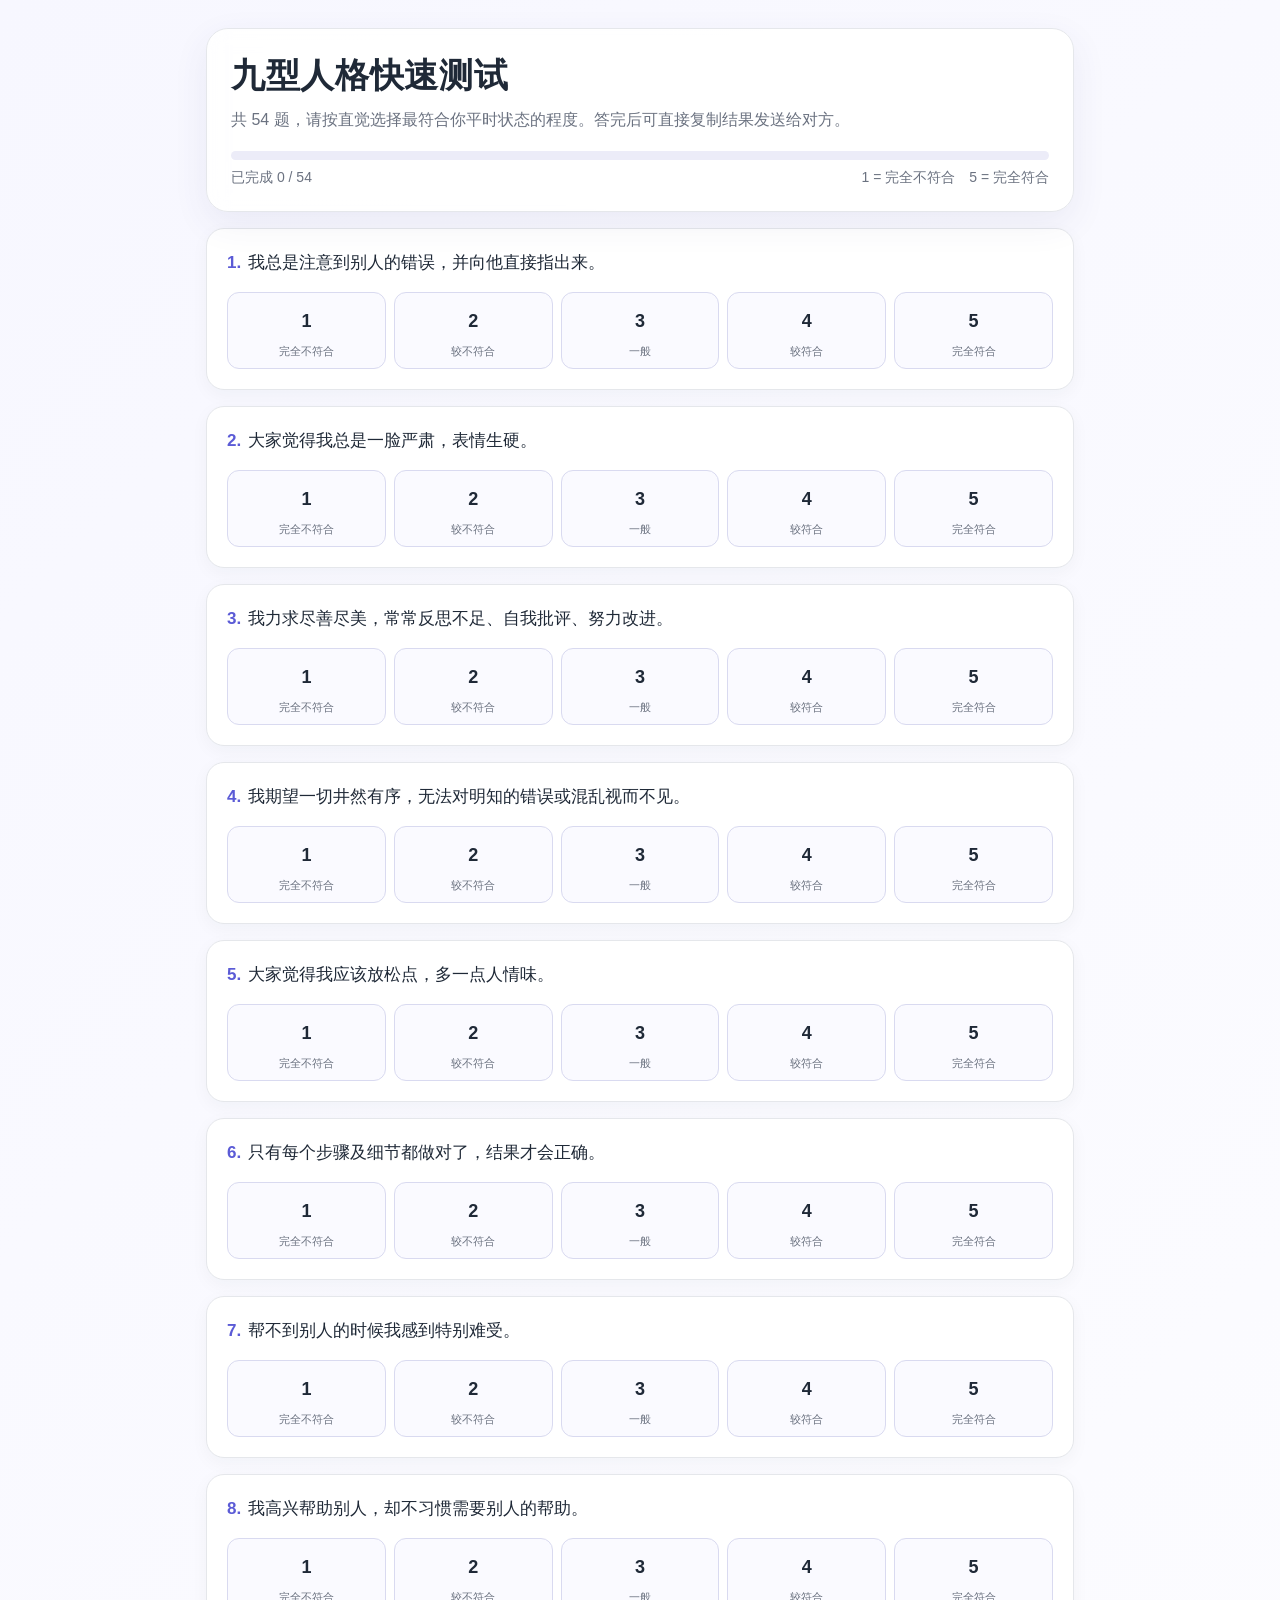
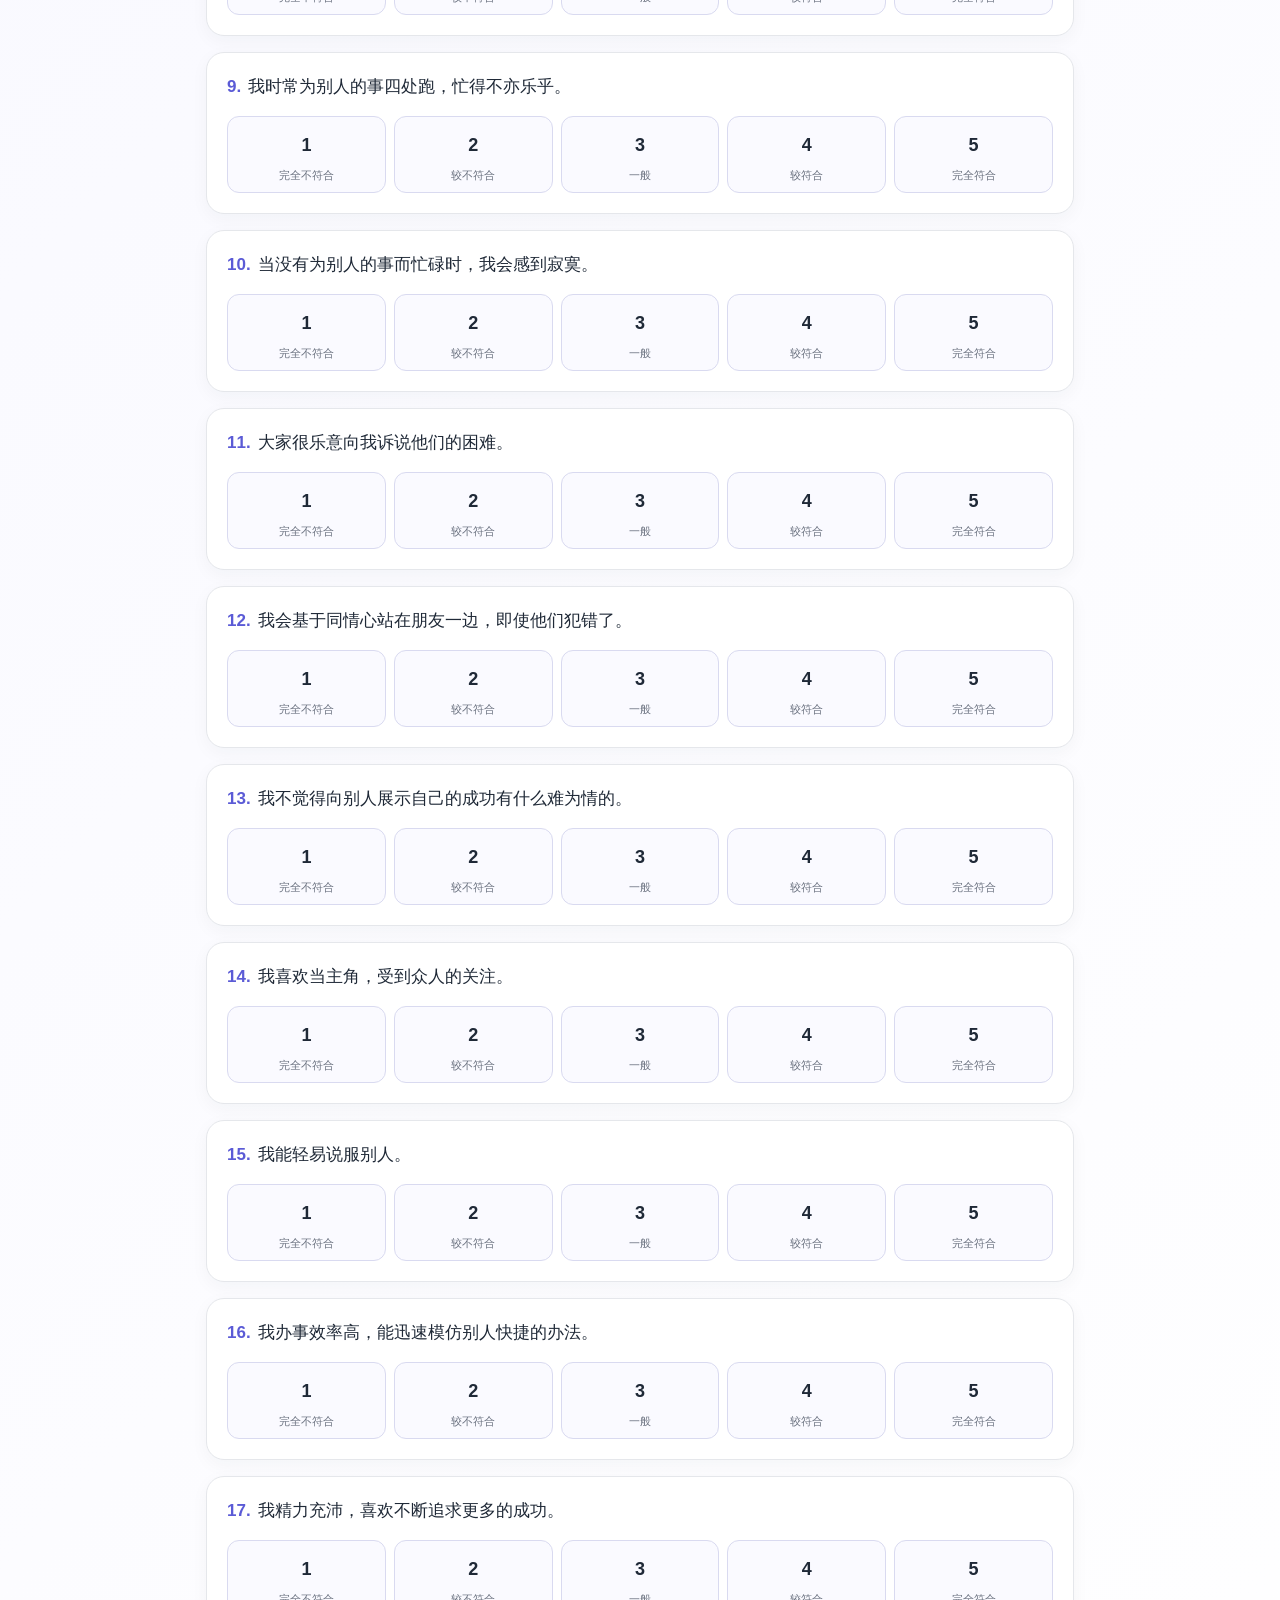
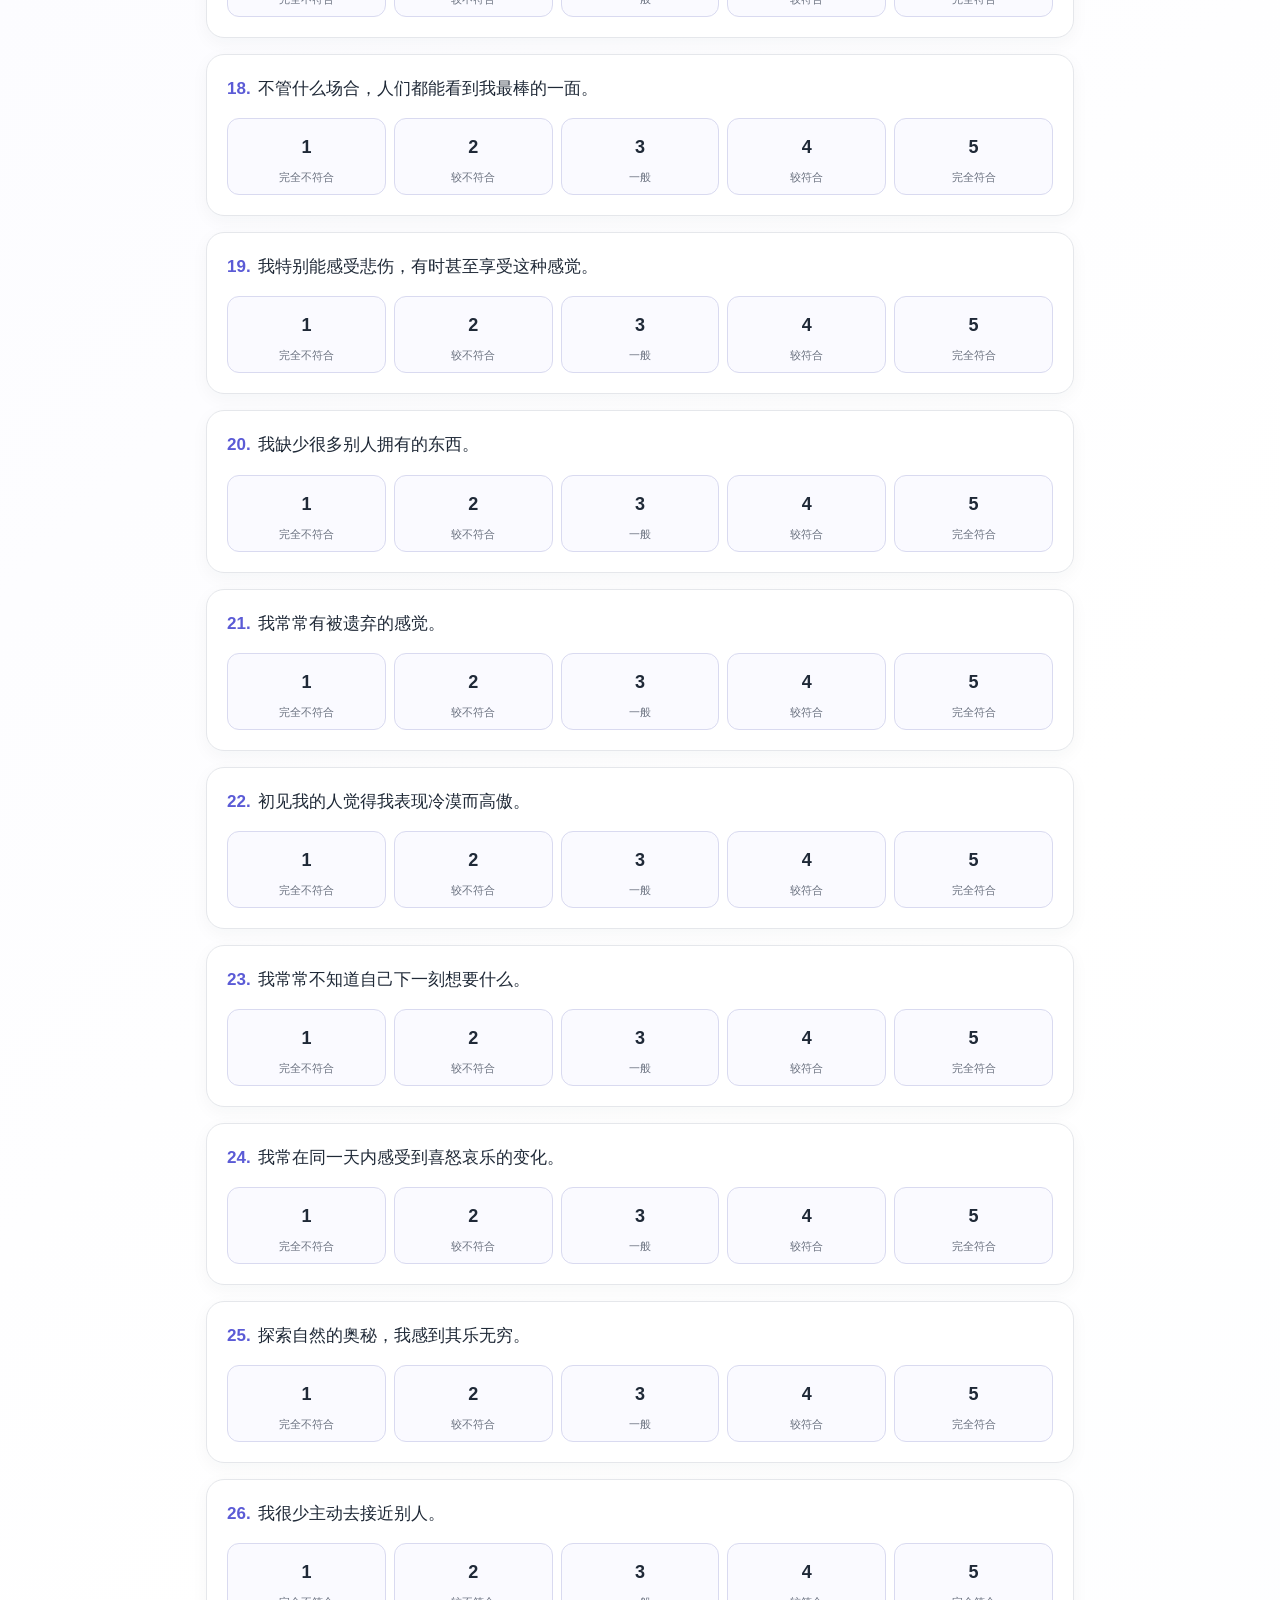
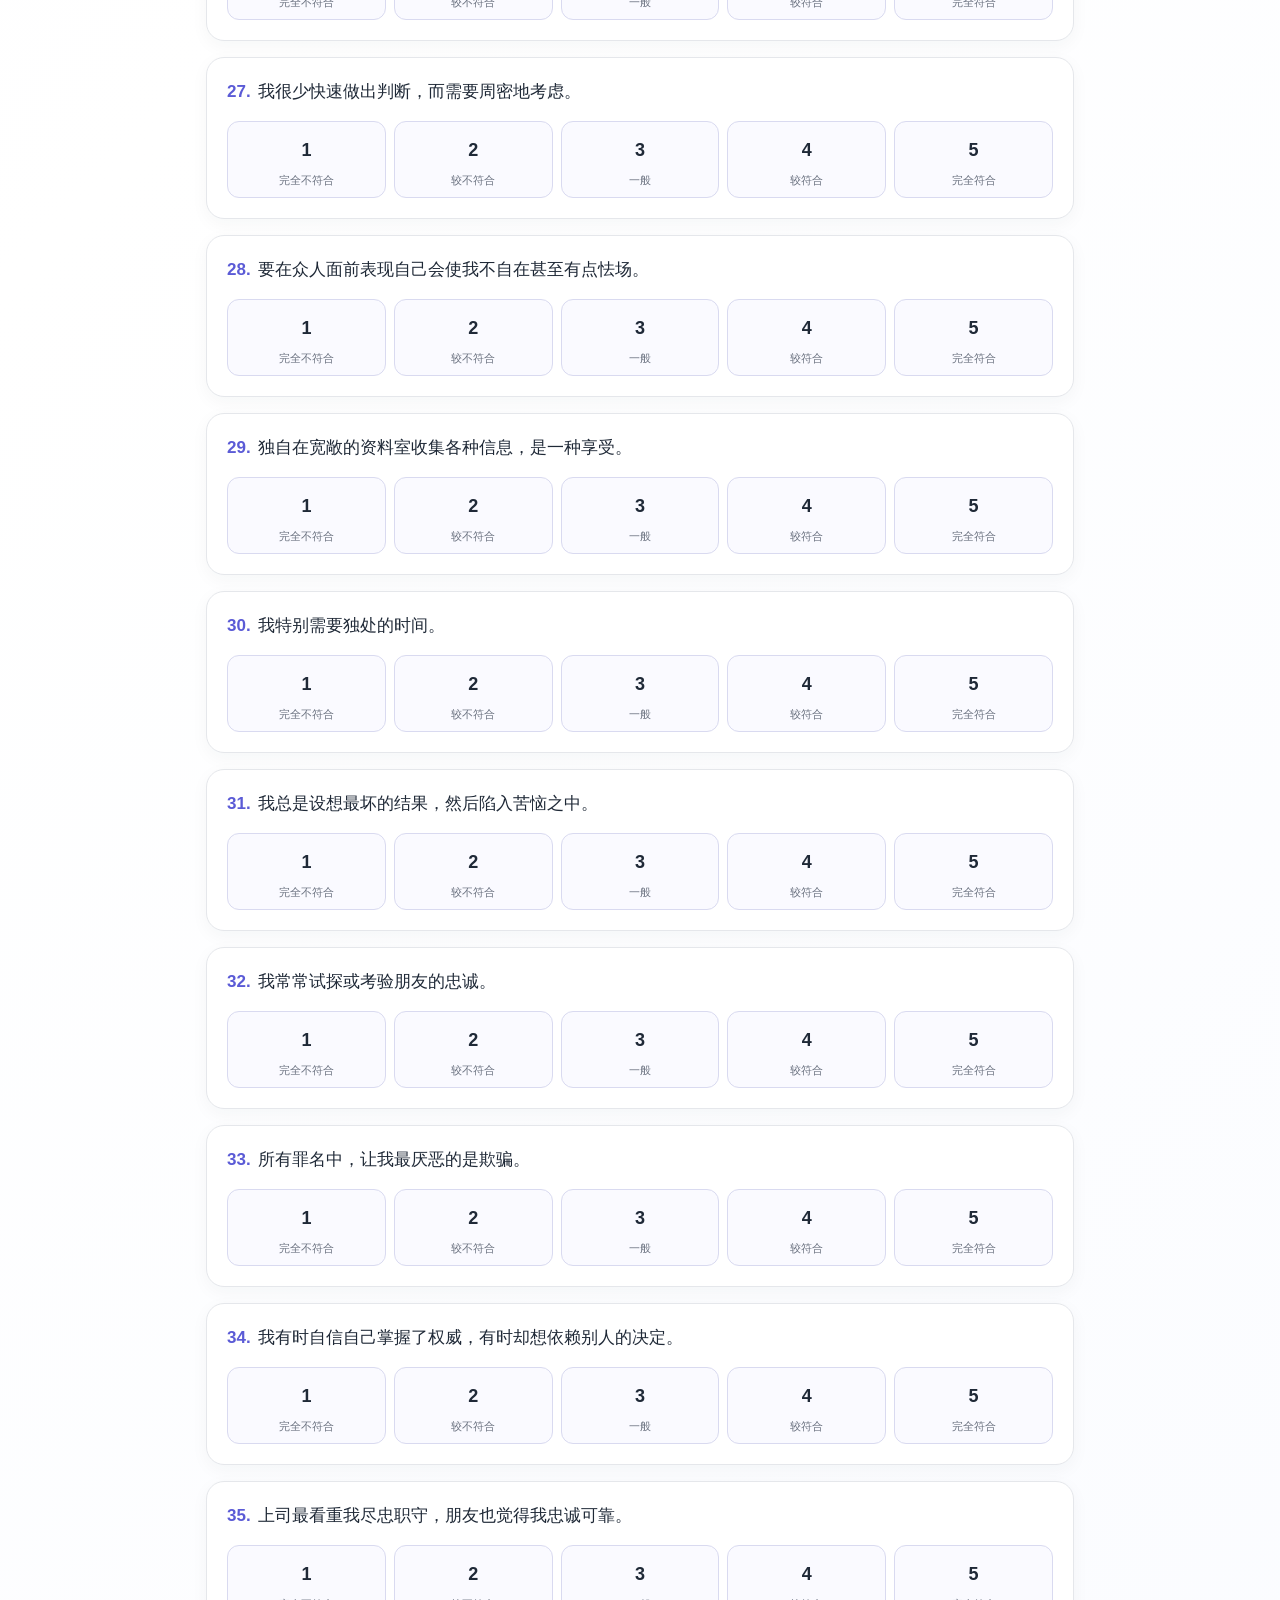
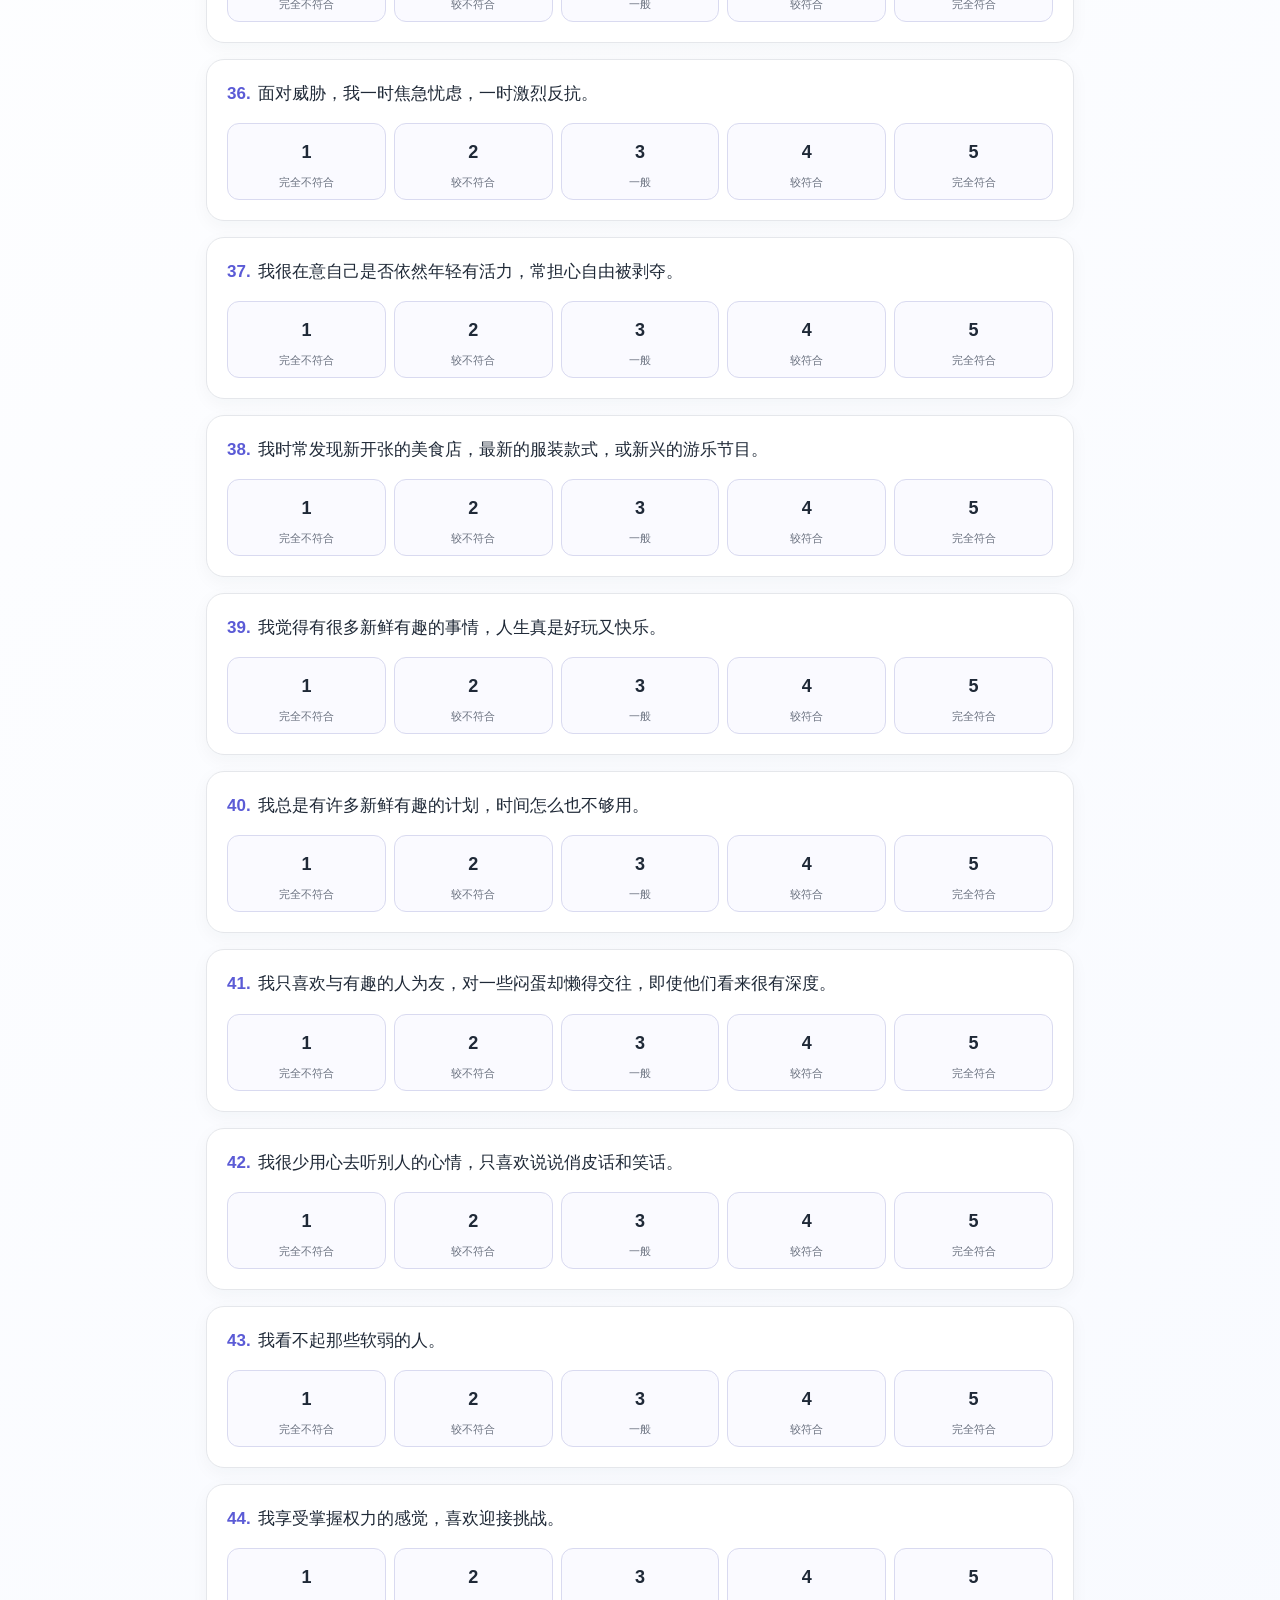
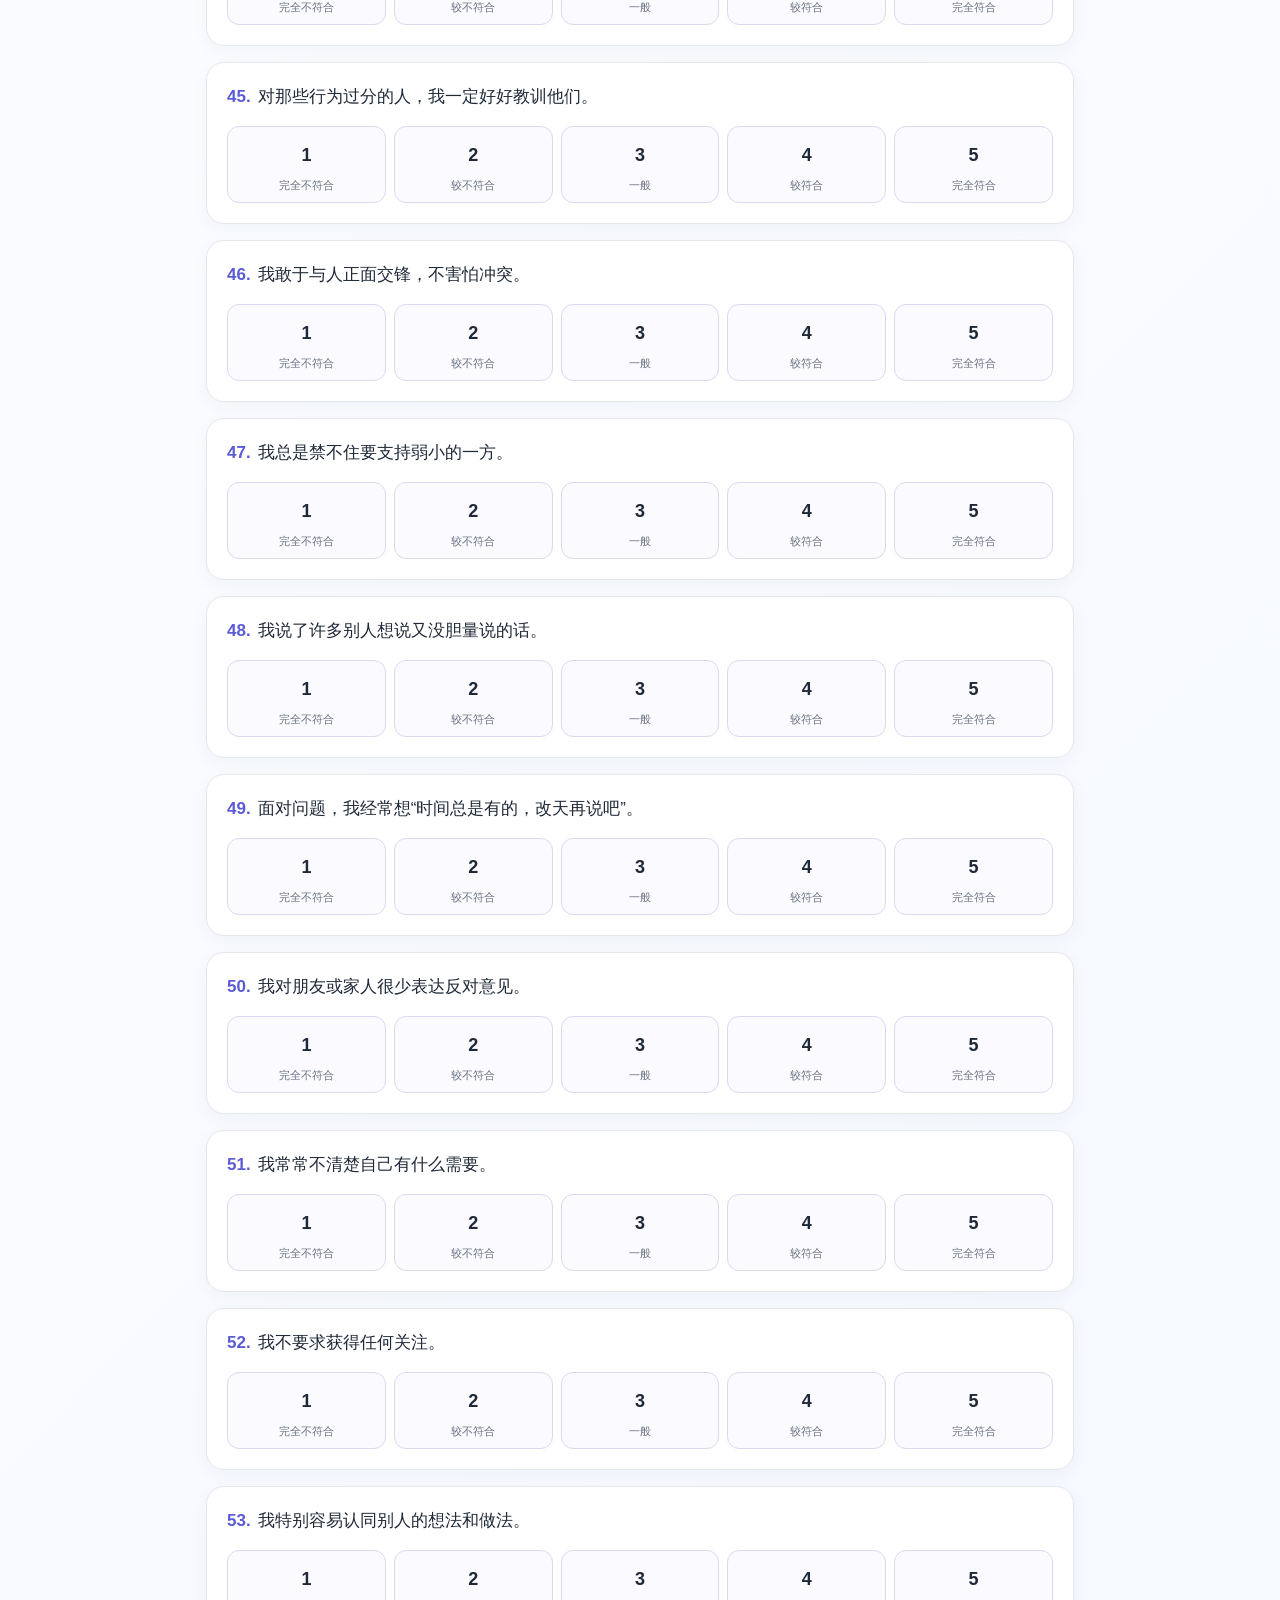
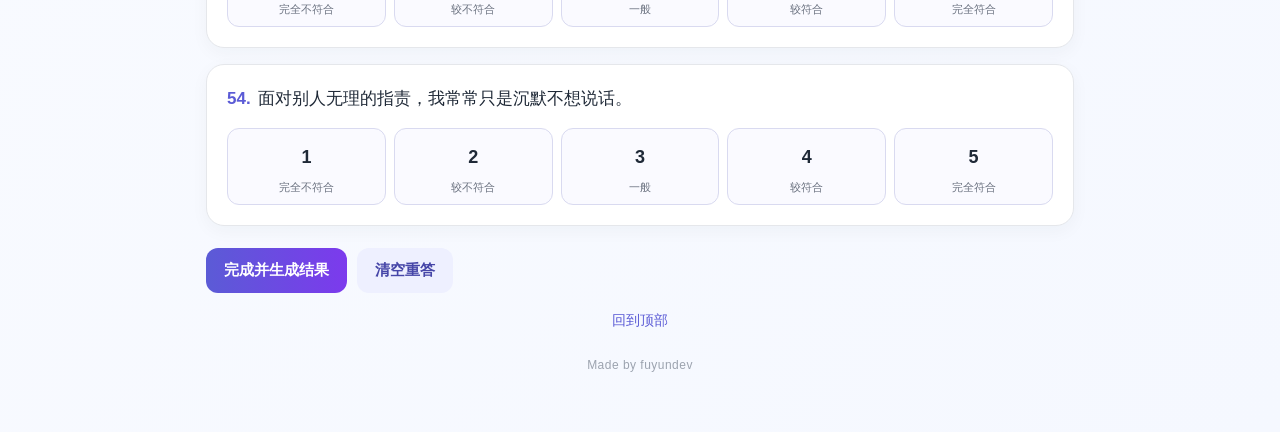
==== index.html @ 46aaa980 "Add enneagram test page" ====
<!doctype html>
<html lang="zh-CN">
<meta charset="utf-8">
<meta http-equiv="refresh" content="0; url=./九型人格快速测试.html">
<script>location.replace('./九型人格快速测试.html');</script>
<title>九型人格快速测试</title>
</html>
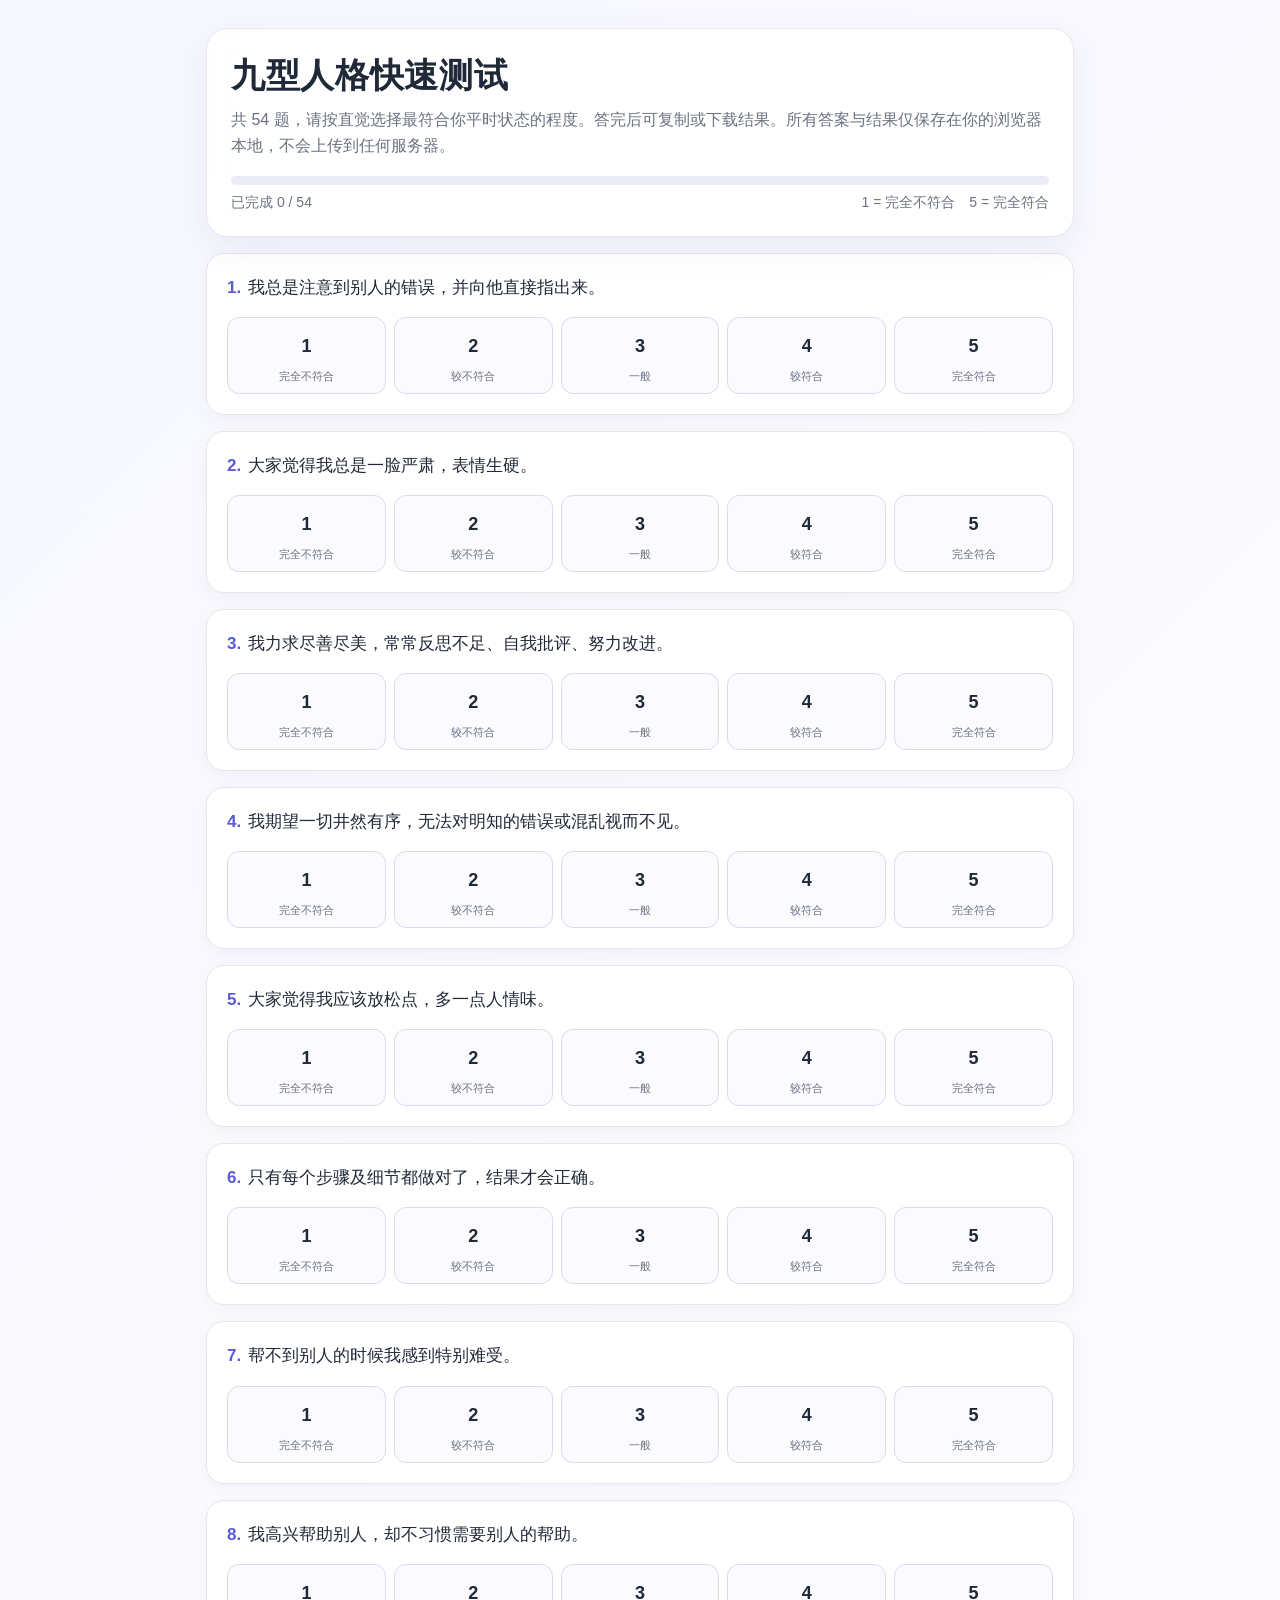
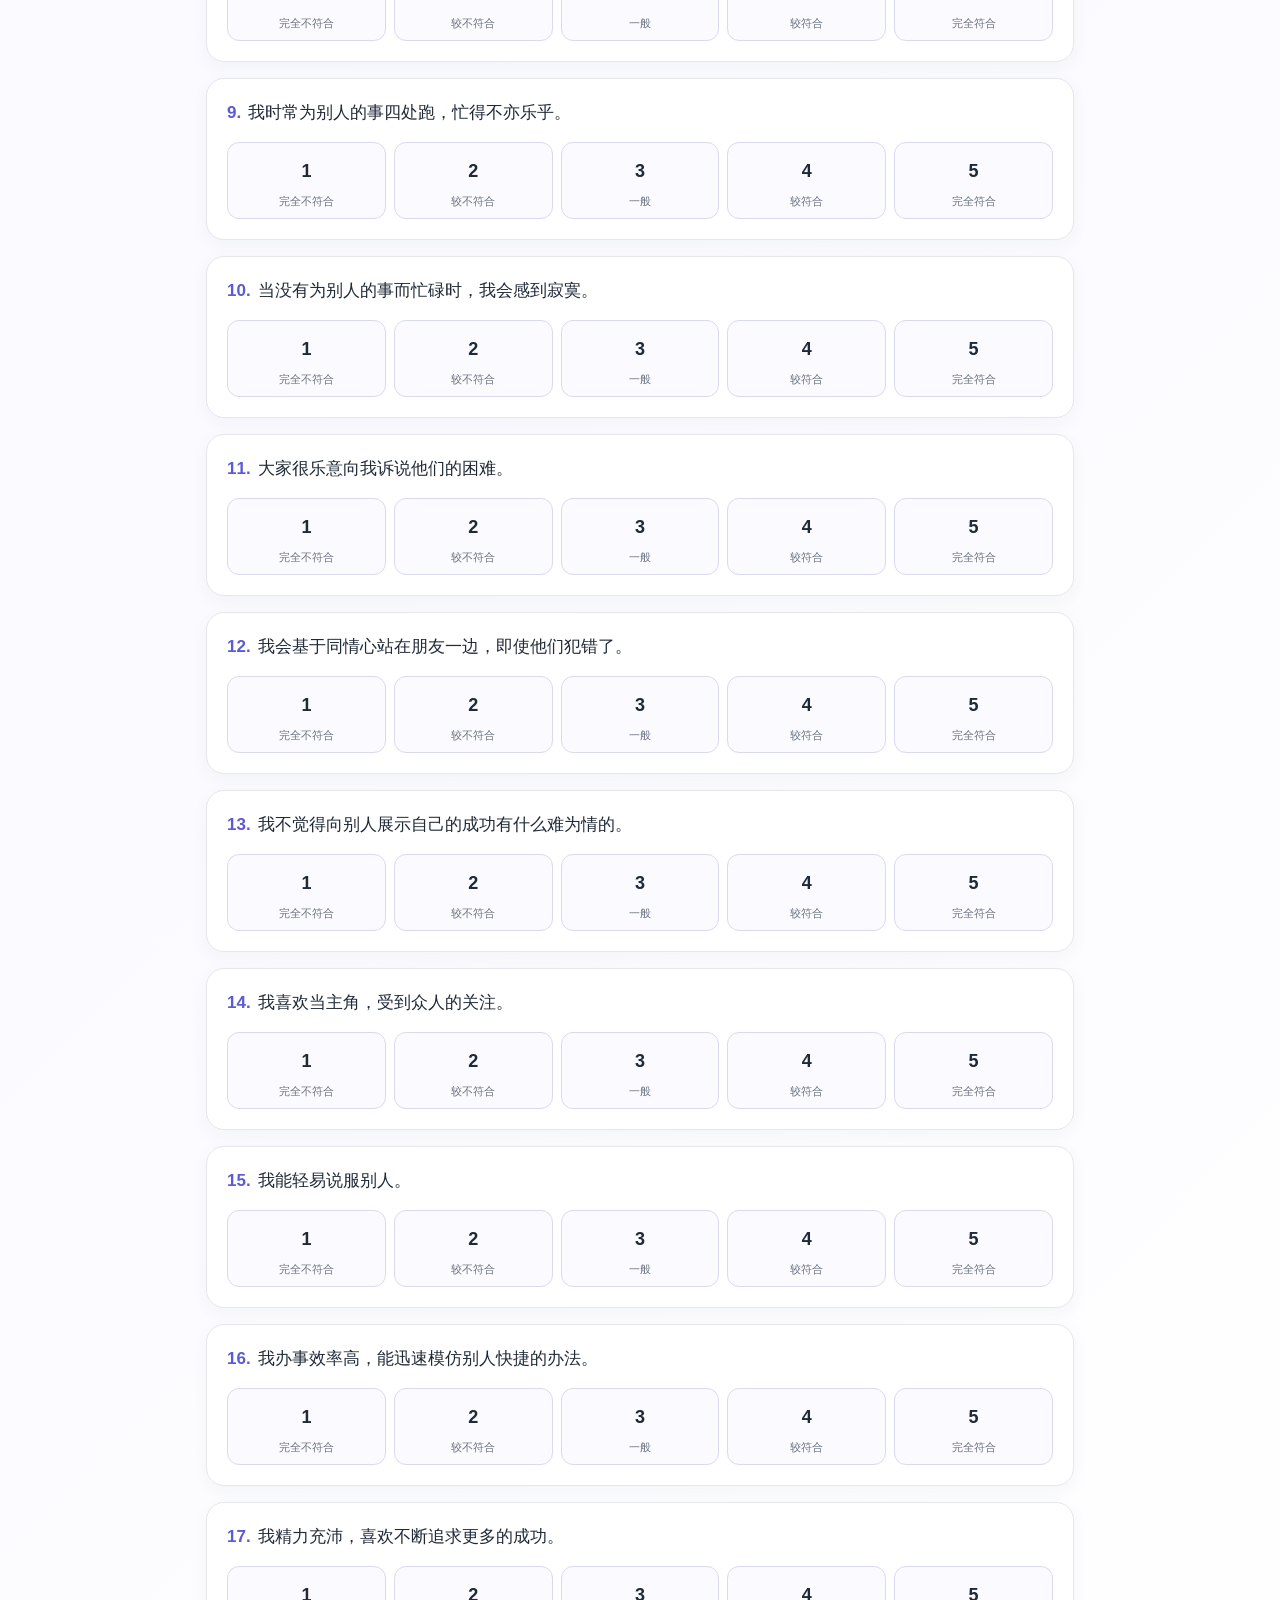
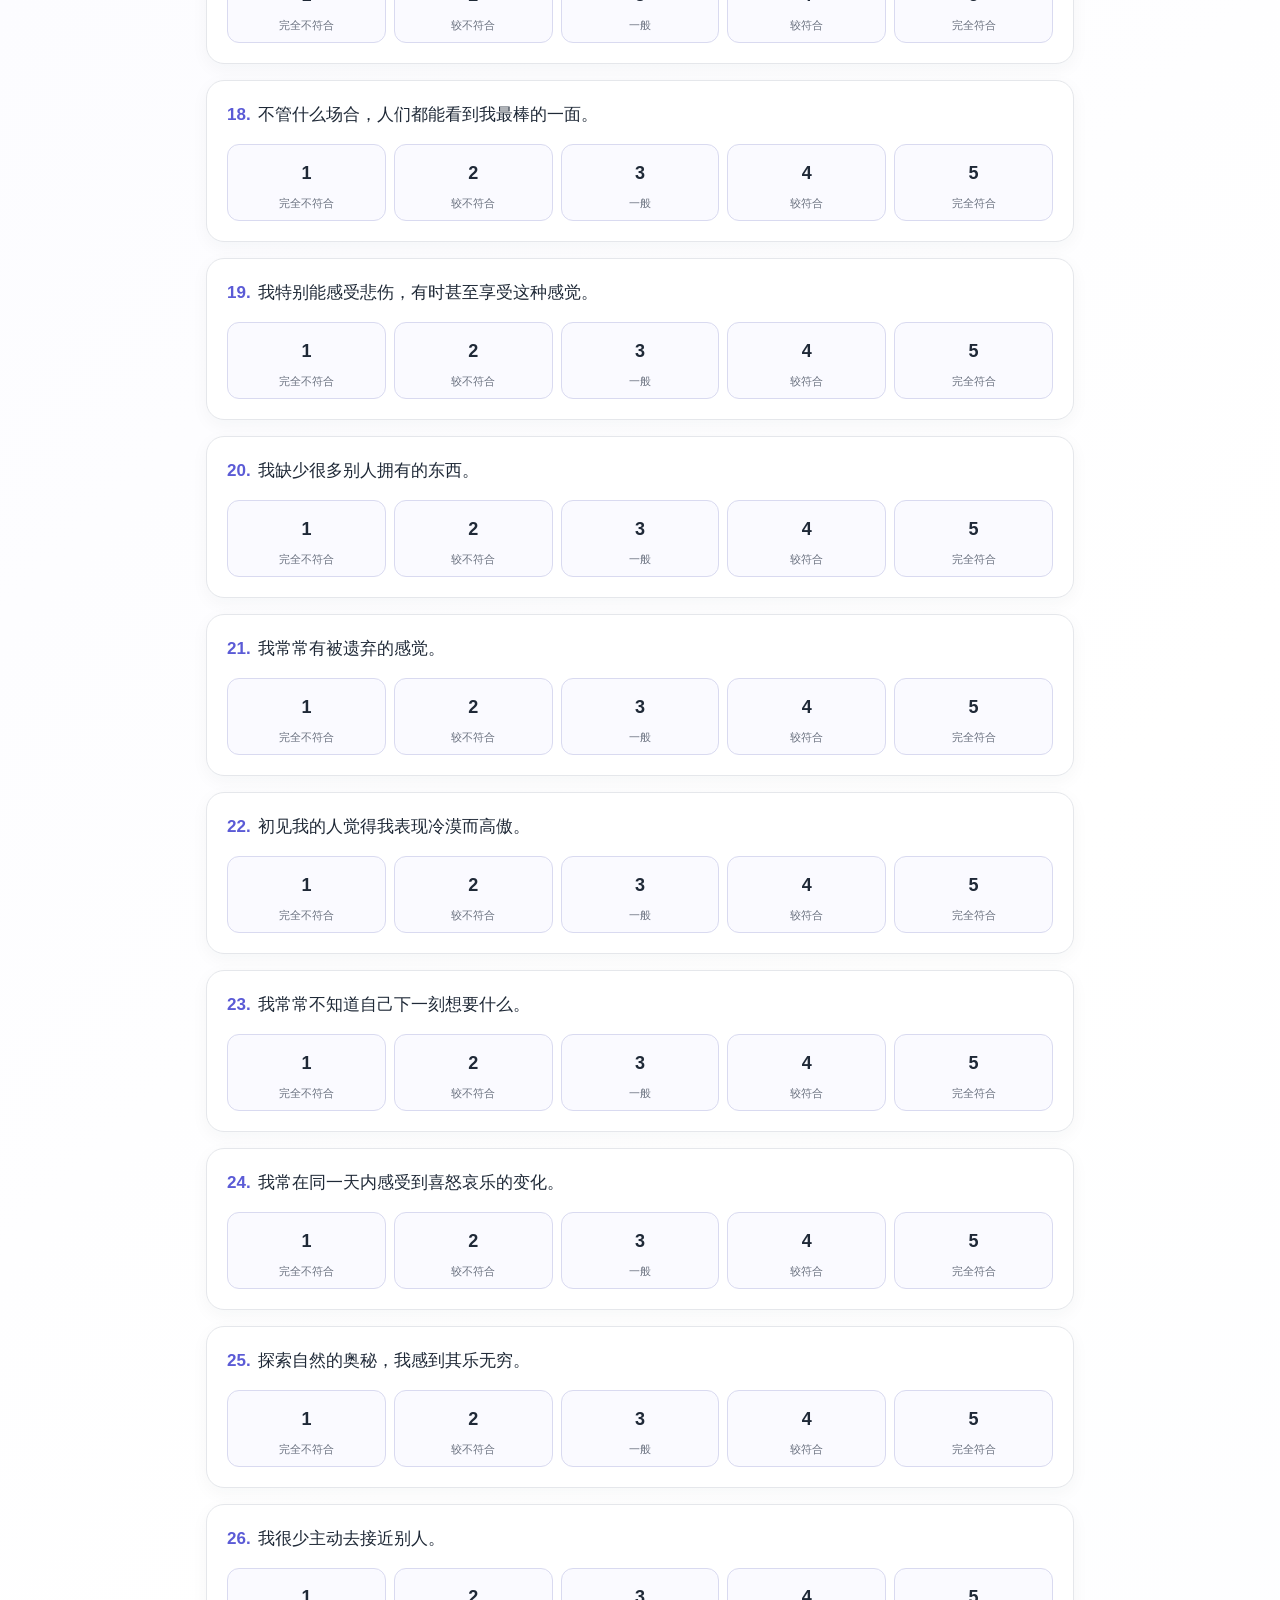
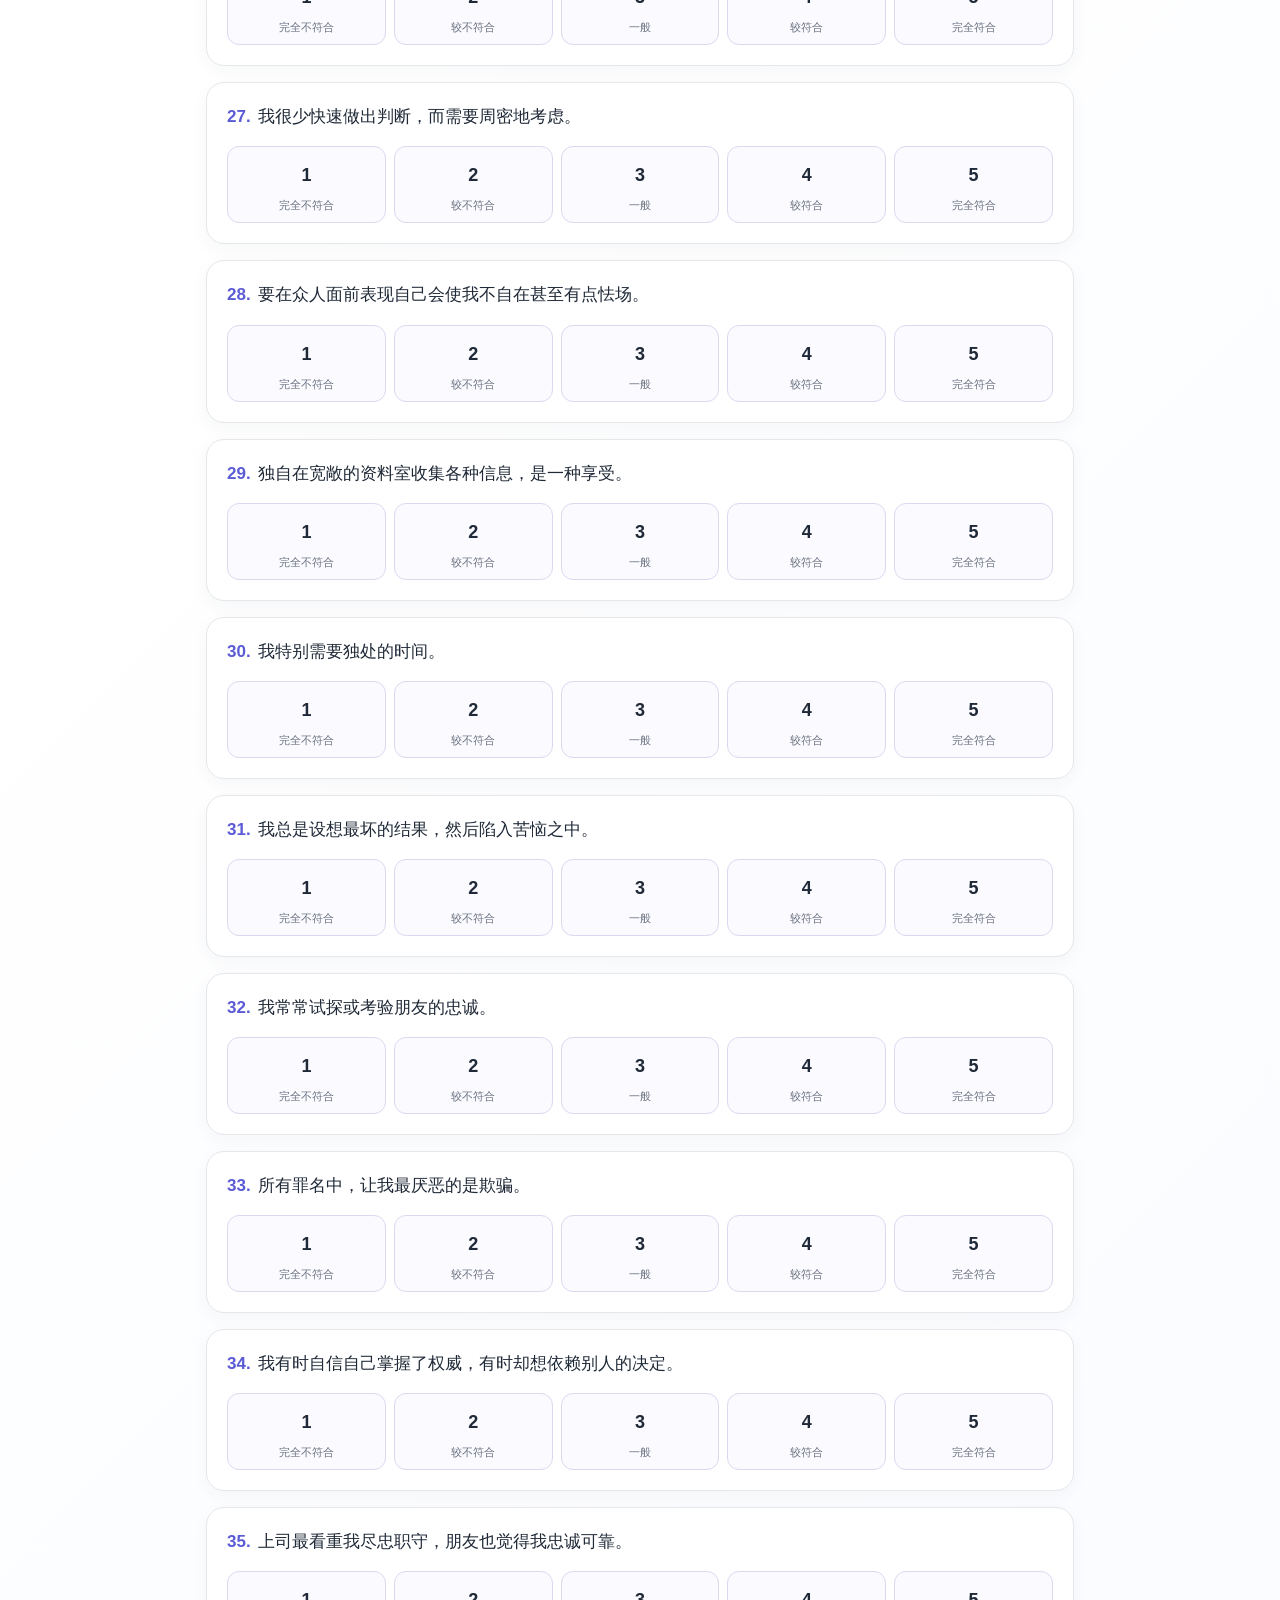
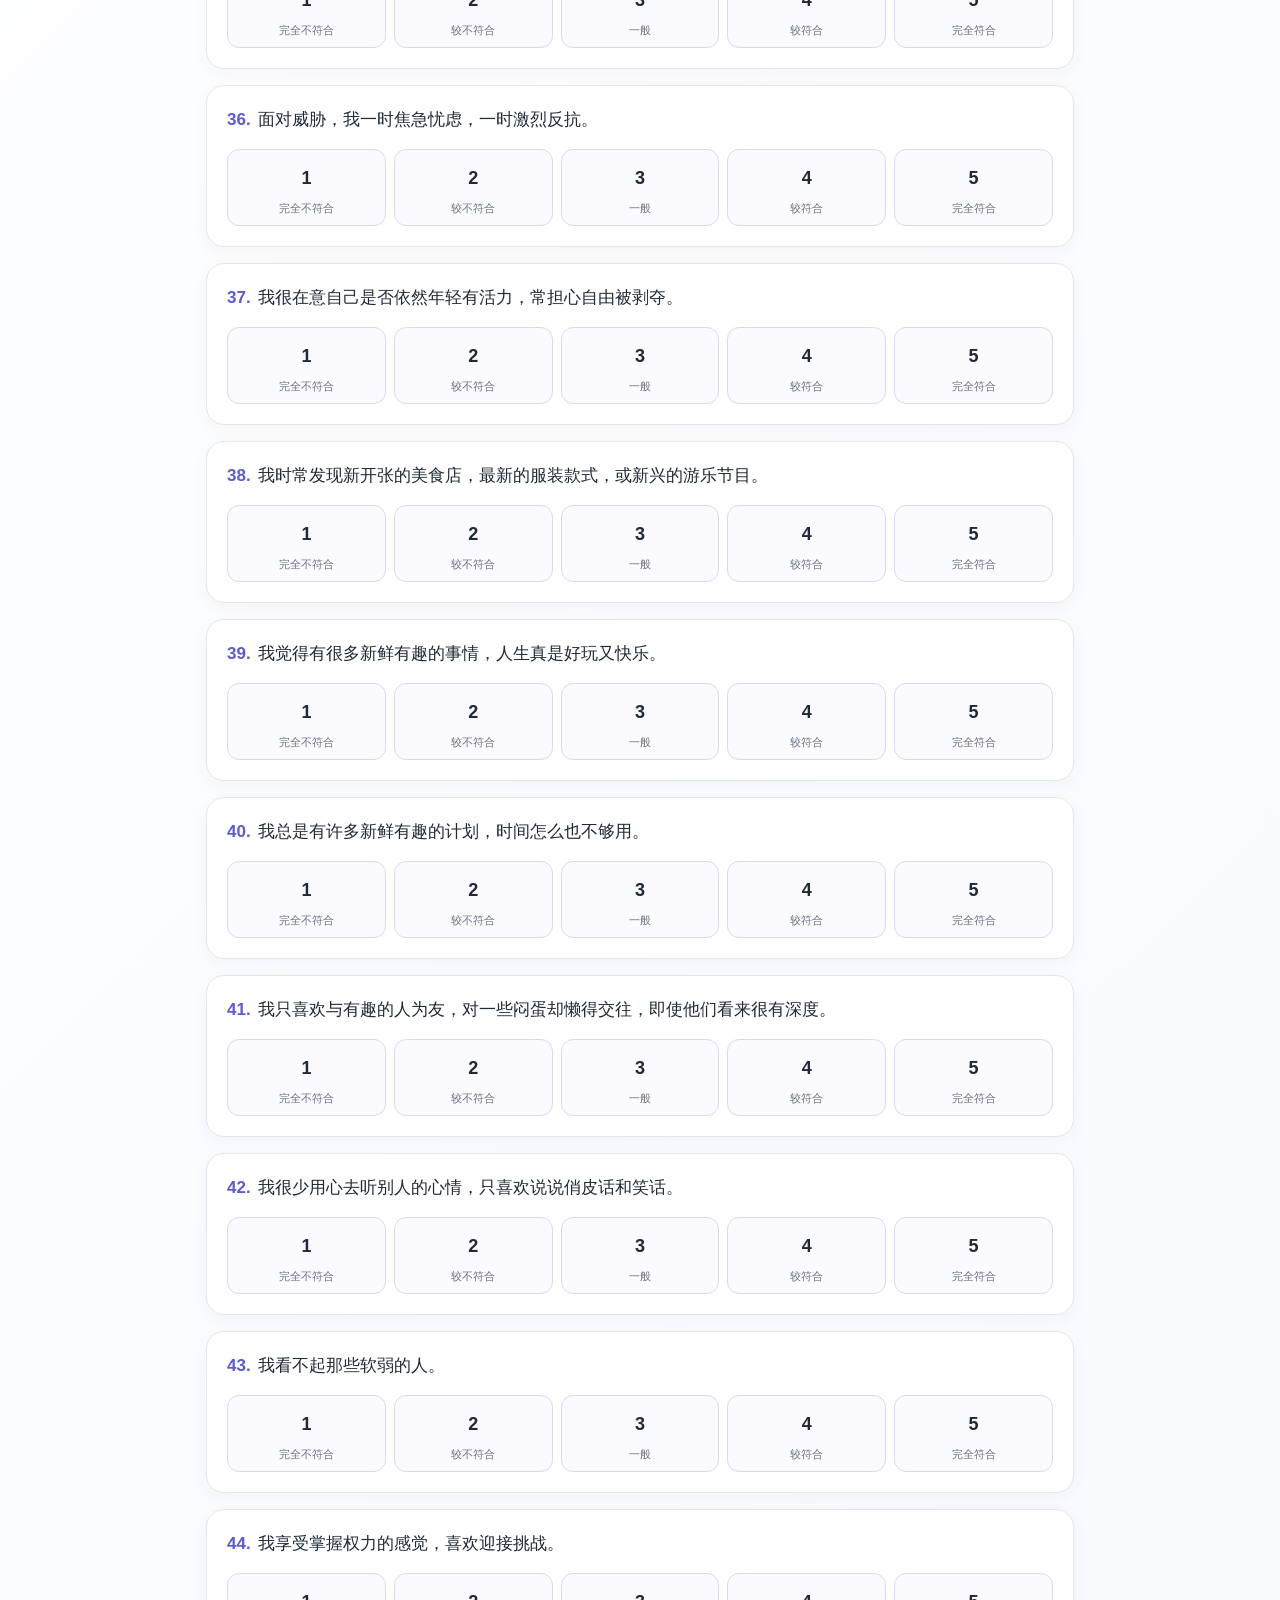
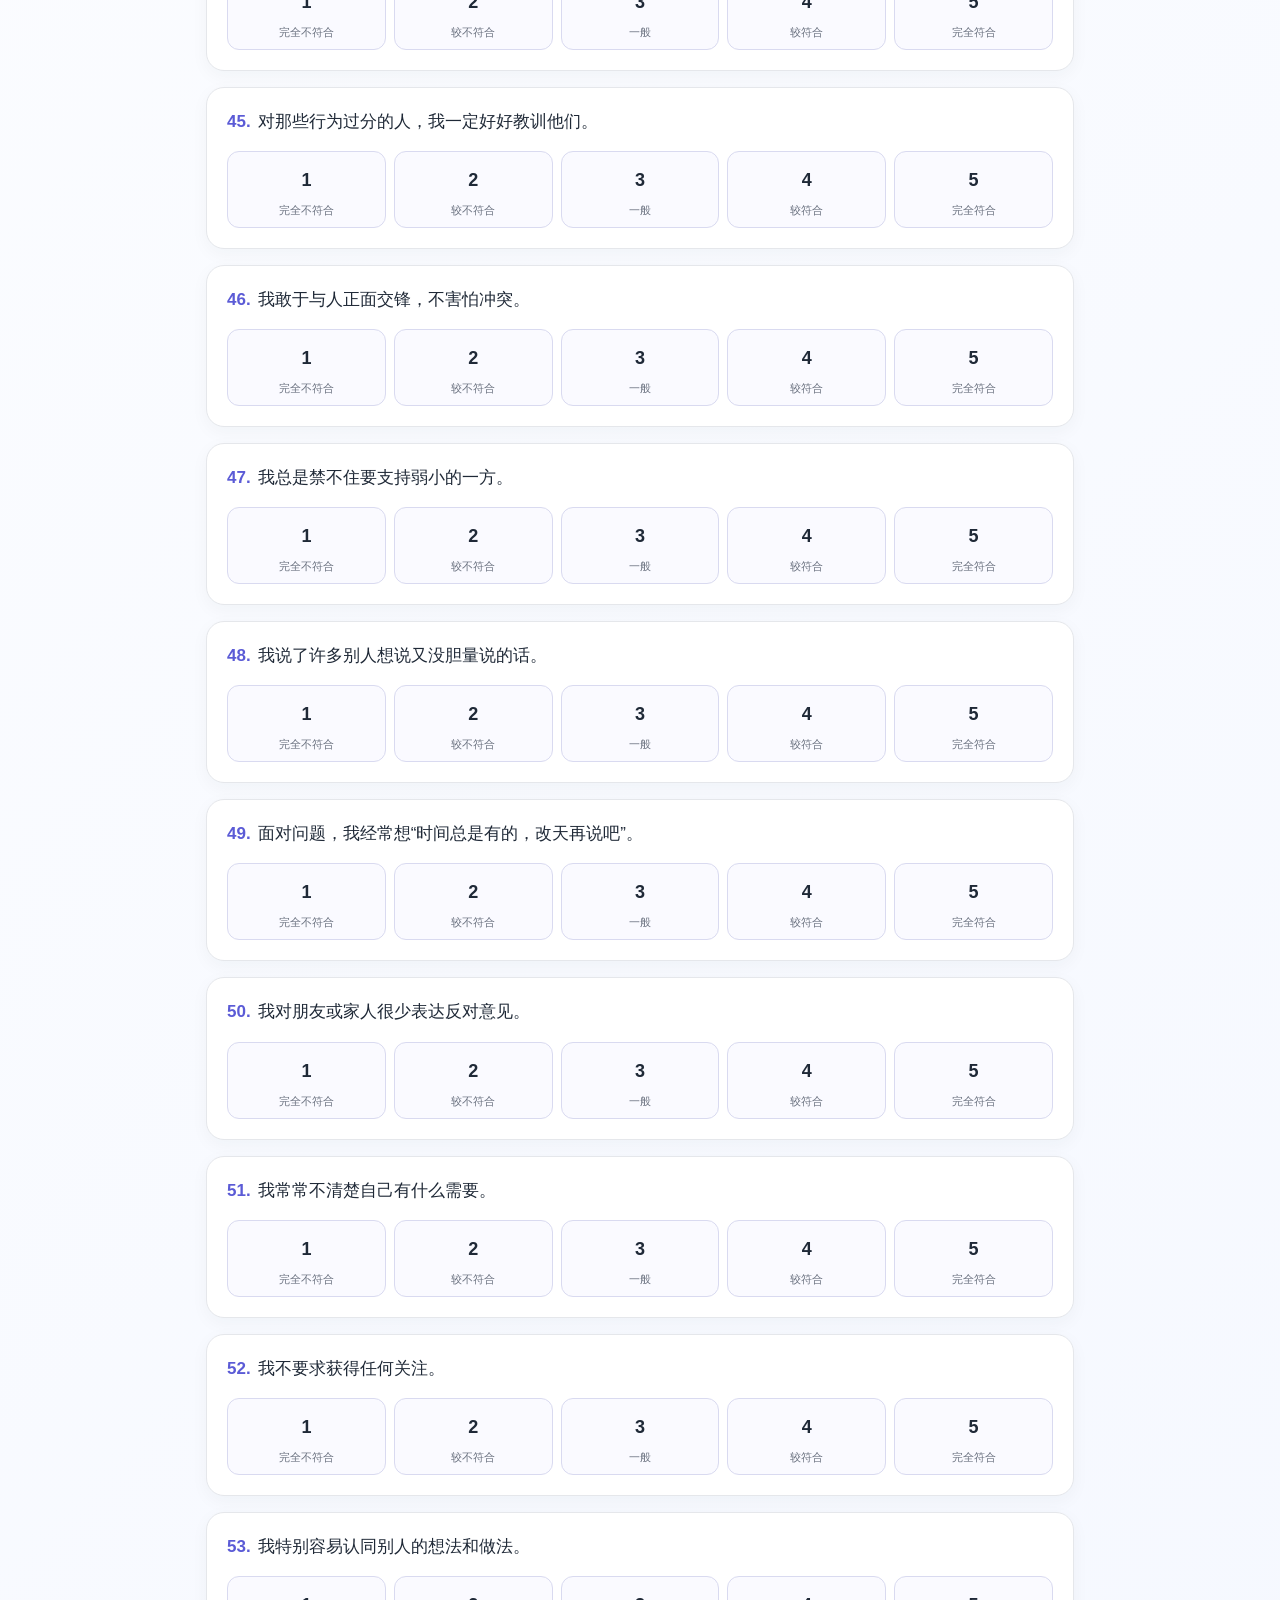
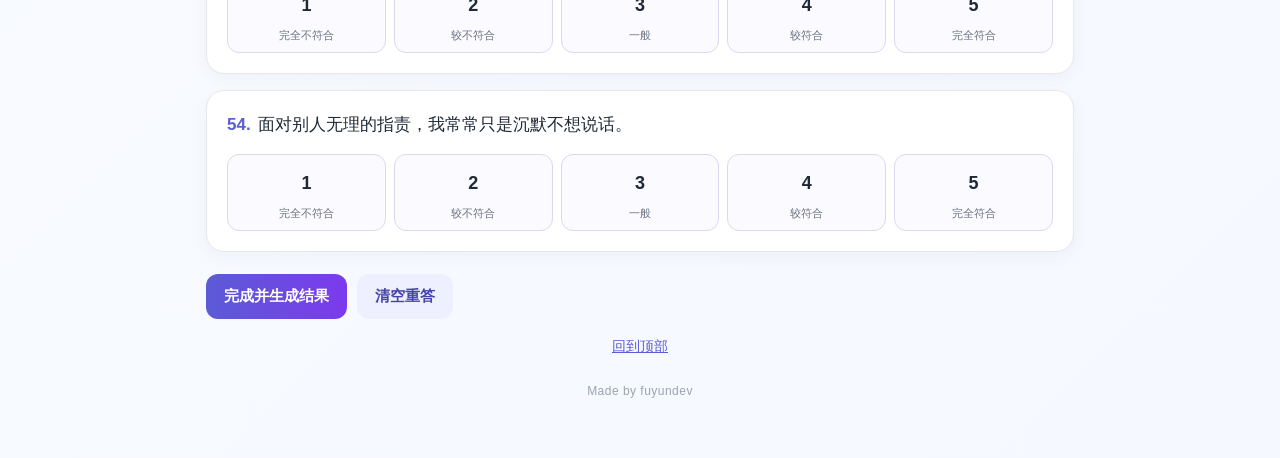
==== commit 32f678b5: "Serve the test page as index.html; drop redirect stub Co-Authored-By: Claude Fable 5 <noreply@anthro" ====
--- a/index.html
+++ b/index.html
@@ -1,7 +1,406 @@
 <!doctype html>
 <html lang="zh-CN">
-<meta charset="utf-8">
-<meta http-equiv="refresh" content="0; url=./九型人格快速测试.html">
-<script>location.replace('./九型人格快速测试.html');</script>
-<title>九型人格快速测试</title>
+<head>
+  <meta charset="utf-8" />
+  <meta name="viewport" content="width=device-width, initial-scale=1" />
+  <meta name="description" content="54 题九型人格快速测试，答完即出九型得分、主型与翼型，可复制或下载结果；数据仅保存在本地，不上传服务器。" />
+  <meta name="theme-color" content="#5b5bd6" />
+  <meta property="og:type" content="website" />
+  <meta property="og:title" content="九型人格快速测试" />
+  <meta property="og:description" content="54 题，答完即出九型得分、主型与翼型。数据仅保存在本地，不上传服务器。" />
+  <link rel="icon" href="data:image/svg+xml,%3Csvg xmlns='http://www.w3.org/2000/svg' viewBox='0 0 100 100'%3E%3Ctext y='.9em' font-size='90'%3E%F0%9F%8C%80%3C/text%3E%3C/svg%3E" />
+  <title>九型人格快速测试</title>
+  <style>
+    :root { --ink:#1f2937; --muted:#6b7280; --line:#e5e7eb; --brand:#5b5bd6; --brand2:#7c3aed; --soft:#f5f5ff; --danger:#dc2626; }
+    * { box-sizing:border-box; }
+    html { scroll-behavior:smooth; }
+    body { margin:0; color:var(--ink); background:linear-gradient(135deg,#f7f7ff,#fff 45%,#f5f8ff); font-family:-apple-system,BlinkMacSystemFont,"Segoe UI","PingFang SC","Microsoft YaHei",sans-serif; }
+    .wrap { max-width:900px; margin:0 auto; padding:28px 16px 60px; }
+    header { background:rgba(255,255,255,.88); border:1px solid var(--line); border-radius:22px; padding:24px; box-shadow:0 12px 35px rgba(64,64,130,.08); position:sticky; top:10px; z-index:5; backdrop-filter:blur(10px); overflow-anchor:none; }
+    h1 { margin:0 0 8px; font-size:clamp(24px,5vw,34px); letter-spacing:.02em; }
+    .sub { color:var(--muted); line-height:1.6; margin:0; }
+    /* 向下滚动后头部收起，少占屏幕空间；JS 补齐高度差，保证文档流不变、不触发滚动锚定 */
+    header.compact { padding:12px 24px; }
+    header.compact h1 { font-size:20px; margin-bottom:0; }
+    header.compact .sub { display:none; }
+    header.compact .bar { margin-top:10px; height:6px; }
+    header.compact .status { margin-top:6px; font-size:13px; }
+    .bar { height:9px; background:#ececf8; border-radius:99px; overflow:hidden; margin-top:18px; }
+    #progress { height:100%; width:0; background:linear-gradient(90deg,var(--brand),var(--brand2)); transition:width .25s; }
+    .status { display:flex; justify-content:space-between; gap:12px; margin-top:9px; color:var(--muted); font-size:14px; }
+    .question { background:#fff; border:1px solid var(--line); border-radius:18px; padding:20px; margin:16px 0; box-shadow:0 5px 18px rgba(31,41,55,.04); scroll-margin-top:120px; transition:border-color .2s, box-shadow .2s; }
+    .question.missing { border-color:var(--danger); box-shadow:0 0 0 3px rgba(220,38,38,.12); }
+    .question.missing .qtext::after { content:"未作答"; color:var(--danger); font-size:12px; font-weight:600; margin-left:8px; vertical-align:middle; }
+    .qtext { font-size:17px; line-height:1.65; margin:0 0 15px; }
+    .num { color:var(--brand); font-weight:700; margin-right:7px; }
+    fieldset.options { display:grid; grid-template-columns:repeat(5,1fr); gap:8px; border:0; padding:0; margin:0; min-width:0; }
+    .options label { cursor:pointer; text-align:center; border:1px solid #d9daf0; border-radius:12px; padding:11px 5px 9px; background:#fafaff; transition:.15s; user-select:none; position:relative; }
+    .options label:hover { border-color:var(--brand); transform:translateY(-1px); }
+    .options label:has(input:checked) { border-color:var(--brand); background:#fff; }
+    .options label:has(input:focus-visible) { outline:2px solid var(--brand2); outline-offset:2px; }
+    .options input { position:absolute; opacity:0; pointer-events:none; }
+    .options input:checked + span { background:var(--brand); color:#fff; box-shadow:0 5px 12px rgba(91,91,214,.25); }
+    .options span { display:block; border-radius:8px; padding:7px 3px; font-weight:700; font-size:18px; }
+    .options small { display:block; color:var(--muted); font-size:11px; margin-top:5px; }
+    .options input:checked + span + small { color:var(--brand); font-weight:600; }
+    .actions { display:flex; flex-wrap:wrap; gap:10px; margin-top:22px; }
+    .export-box { display:flex; flex-direction:column; gap:12px; margin-top:18px; padding:14px 16px; background:#f8f8ff; border:1px solid #e5e5fa; border-radius:14px; }
+    .export-row { display:flex; flex-wrap:wrap; align-items:center; gap:10px; }
+    .export-label { color:var(--muted); font-size:13px; font-weight:600; }
+    .segmented { display:inline-flex; background:#e9e9fb; border-radius:11px; padding:3px; gap:2px; }
+    .segmented button { background:transparent; color:#5a5a9a; border-radius:9px; padding:8px 14px; font-size:14px; font-weight:600; }
+    .segmented button.on { background:#fff; color:#3737a1; box-shadow:0 2px 6px rgba(91,91,214,.18); }
+    .dl-group { display:inline-flex; flex-wrap:wrap; gap:6px; }
+    .export-divider { height:1px; background:#e5e5fa; margin:2px 0; }
+    .ai-group { display:flex; flex-wrap:wrap; gap:8px; }
+    .ai-btn { display:inline-flex; align-items:center; gap:7px; background:#fff; border:1px solid #dcdcff; color:#2f2f7a; padding:8px 12px 8px 9px; border-radius:11px; font-size:13px; font-weight:600; transition:.15s; }
+    .ai-btn:hover { border-color:var(--brand); transform:translateY(-1px); box-shadow:0 4px 12px rgba(91,91,214,.15); }
+    .ai-btn img { width:18px; height:18px; border-radius:5px; display:block; }
+    .export-note { color:var(--muted); font-size:12px; line-height:1.6; margin:-4px 0 0; }
+    button.small { padding:9px 13px; font-size:13px; border-radius:10px; }
+    .export-row .primary { margin-right:6px; }
+    button { border:0; border-radius:12px; padding:13px 18px; font-size:15px; cursor:pointer; font-weight:700; font-family:inherit; }
+    button:focus-visible { outline:2px solid var(--brand2); outline-offset:2px; }
+    .primary { background:linear-gradient(90deg,var(--brand),var(--brand2)); color:#fff; }
+    .secondary { background:#eef0ff; color:#4646a8; }
+    .result { display:none; background:#fff; border:1px solid #dcdcff; border-radius:20px; padding:22px; margin-top:22px; box-shadow:0 10px 28px rgba(91,91,214,.12); scroll-margin-top:120px; }
+    .result h2 { margin:0 0 6px; }
+    .hint { color:var(--muted); font-size:14px; line-height:1.6; }
+    .highlight { background:linear-gradient(135deg,#f5f5ff,#f3e8ff); border:1px solid #e0d7ff; border-radius:16px; padding:16px 18px; margin:16px 0; }
+    .highlight .label { color:var(--muted); font-size:13px; }
+    .highlight .type { font-size:22px; font-weight:800; color:#3737a1; margin:2px 0 6px; }
+    .highlight .desc { margin:0; line-height:1.7; font-size:14.5px; }
+    .highlight .wing { color:var(--muted); font-size:13px; margin-top:8px; }
+    .ranking { display:flex; flex-direction:column; gap:9px; margin:16px 0 4px; }
+    .row { display:grid; grid-template-columns:110px 1fr 56px; align-items:center; gap:10px; font-size:14px; }
+    .row .name { font-weight:600; white-space:nowrap; overflow:hidden; text-overflow:ellipsis; }
+    .row .track { height:14px; background:#ececf8; border-radius:99px; overflow:hidden; }
+    .row .fill { height:100%; width:0; background:linear-gradient(90deg,var(--brand),var(--brand2)); border-radius:99px; transition:width .6s ease; }
+    .row.best .fill { background:linear-gradient(90deg,#f59e0b,#f97316); }
+    .row .val { text-align:right; font-weight:700; color:#3737a1; font-variant-numeric:tabular-nums; }
+    .top { text-align:center; margin:18px 0 0; }
+    .top a { color:var(--brand); cursor:pointer; font-size:14px; }
+    footer { text-align:center; color:#9ca3af; font-size:12px; margin-top:28px; letter-spacing:.04em; }
+    #toast { position:fixed; left:50%; bottom:28px; transform:translateX(-50%) translateY(20px); background:rgba(31,41,55,.94); color:#fff; padding:11px 18px; border-radius:12px; font-size:14px; opacity:0; pointer-events:none; transition:.25s; z-index:20; max-width:calc(100% - 32px); text-align:center; }
+    #toast.show { opacity:1; transform:translateX(-50%) translateY(0); }
+    #toast.error { background:rgba(185,28,28,.95); }
+    #toast a { color:#c7d2fe; font-weight:700; margin-left:10px; text-decoration:underline; cursor:pointer; }
+    #toast.actionable { pointer-events:auto; }
+    #fab { position:fixed; right:18px; bottom:22px; z-index:15; display:none; padding:10px 14px; border-radius:99px; background:rgba(255,255,255,.92); color:#3737a1; border:1px solid #dcdcff; box-shadow:0 8px 24px rgba(91,91,214,.18); font-size:13px; font-weight:700; backdrop-filter:blur(8px); }
+    #fab.show { display:block; }
+    .wechat-note { display:none; color:#9a3412; background:#fff7ed; border:1px solid #fed7aa; border-radius:10px; padding:8px 12px; font-size:13px; line-height:1.6; }
+    body.wechat .dl-group { display:none; }
+    body.wechat .wechat-note { display:block; }
+    @media (max-width:560px) {
+      header { padding:18px; top:5px; }
+      header.compact { padding:10px 18px; }
+      header.compact h1 { font-size:17px; }
+      header.compact .status span:last-child { display:none; }
+      .question, .result { scroll-margin-top:100px; }
+      .question { padding:16px; }
+      .options { gap:5px; }
+      .options label { padding:8px 2px 6px; }
+      .options span { font-size:16px; }
+      .options small { font-size:10px; }
+      .row { grid-template-columns:86px 1fr 46px; font-size:13px; }
+      #toast { bottom:78px; }
+      #fab { right:14px; bottom:18px; }
+    }
+    @media (max-width:360px) { .options label { padding:8px 1px 6px; } .options small { font-size:9px; letter-spacing:-.02em; } }
+    @media (prefers-reduced-motion: reduce) { html { scroll-behavior:auto; } .row .fill, .options label { transition:none; } }
+  </style>
+</head>
+<body>
+  <main class="wrap">
+    <header id="header">
+      <h1>九型人格快速测试</h1>
+      <p class="sub">共 54 题，请按直觉选择最符合你平时状态的程度。答完后可复制或下载结果。所有答案与结果仅保存在你的浏览器本地，不会上传到任何服务器。</p>
+      <div class="bar" role="progressbar" aria-valuemin="0" aria-valuemax="54" aria-valuenow="0" id="progressbar"><div id="progress"></div></div>
+      <div class="status"><span id="count">已完成 0 / 54</span><span>1 = 完全不符合　5 = 完全符合</span></div>
+    </header>
+
+    <section id="questions" aria-label="题目列表"></section>
+    <div class="actions">
+      <button class="primary" id="finish">完成并生成结果</button>
+      <button class="secondary" id="clear">清空重答</button>
+    </div>
+    <section class="result" id="result" aria-live="polite">
+      <h2>你的答题结果</h2>
+      <p class="hint">以下是按每 6 题汇总的分数（每型 6～30 分），仅用于完成这份测试，不等同于专业心理评估。</p>
+      <div class="highlight" id="highlight"></div>
+      <div class="ranking" id="ranking"></div>
+      <textarea id="summary" hidden readonly aria-hidden="true" tabindex="-1"></textarea>
+      <div class="export-box">
+        <div class="export-row">
+          <span class="export-label">内容</span>
+          <div class="segmented" role="radiogroup" aria-label="导出内容" id="exportMode">
+            <button type="button" class="on" data-mode="details" role="radio" aria-checked="true">逐题结果</button>
+            <button type="button" data-mode="summary" role="radio" aria-checked="false">汇总结果</button>
+          </div>
+        </div>
+        <div class="export-row">
+          <button class="primary" id="copy">复制文本</button>
+          <div class="dl-group">
+            <button class="secondary small" data-format="txt">下载 TXT</button>
+            <button class="secondary small" data-format="csv">下载 CSV</button>
+            <button class="secondary small" data-format="json">下载 JSON</button>
+          </div>
+          <div class="wechat-note">微信内置浏览器不支持下载文件，请使用「复制文本」，或点右上角「在浏览器中打开」后再下载。</div>
+        </div>
+        <div class="export-divider"></div>
+        <div class="export-row">
+          <span class="export-label">AI 解读</span>
+          <div class="ai-group" id="aiGroup"></div>
+        </div>
+        <p class="export-note">点击后会复制「分析提示词 + 上方所选内容」并打开对应网站，粘贴发送即可。内容由你自己粘贴，本页不经手任何数据。</p>
+      </div>
+    </section>
+    <div class="top"><a id="toplink" href="#top">回到顶部</a></div>
+    <footer>Made by fuyundev</footer>
+  </main>
+  <div id="toast" role="status" aria-live="polite"></div>
+  <button id="fab" type="button" aria-label="页面导航"></button>
+<script>
+const questions = [
+"我总是注意到别人的错误，并向他直接指出来。","大家觉得我总是一脸严肃，表情生硬。","我力求尽善尽美，常常反思不足、自我批评、努力改进。","我期望一切井然有序，无法对明知的错误或混乱视而不见。","大家觉得我应该放松点，多一点人情味。","只有每个步骤及细节都做对了，结果才会正确。","帮不到别人的时候我感到特别难受。","我高兴帮助别人，却不习惯需要别人的帮助。","我时常为别人的事四处跑，忙得不亦乐乎。","当没有为别人的事而忙碌时，我会感到寂寞。","大家很乐意向我诉说他们的困难。","我会基于同情心站在朋友一边，即使他们犯错了。","我不觉得向别人展示自己的成功有什么难为情的。","我喜欢当主角，受到众人的关注。","我能轻易说服别人。","我办事效率高，能迅速模仿别人快捷的办法。","我精力充沛，喜欢不断追求更多的成功。","不管什么场合，人们都能看到我最棒的一面。","我特别能感受悲伤，有时甚至享受这种感觉。","我缺少很多别人拥有的东西。","我常常有被遗弃的感觉。","初见我的人觉得我表现冷漠而高傲。","我常常不知道自己下一刻想要什么。","我常在同一天内感受到喜怒哀乐的变化。","探索自然的奥秘，我感到其乐无穷。","我很少主动去接近别人。","我很少快速做出判断，而需要周密地考虑。","要在众人面前表现自己会使我不自在甚至有点怯场。","独自在宽敞的资料室收集各种信息，是一种享受。","我特别需要独处的时间。","我总是设想最坏的结果，然后陷入苦恼之中。","我常常试探或考验朋友的忠诚。","所有罪名中，让我最厌恶的是欺骗。","我有时自信自己掌握了权威，有时却想依赖别人的决定。","上司最看重我尽忠职守，朋友也觉得我忠诚可靠。","面对威胁，我一时焦急忧虑，一时激烈反抗。","我很在意自己是否依然年轻有活力，常担心自由被剥夺。","我时常发现新开张的美食店，最新的服装款式，或新兴的游乐节目。","我觉得有很多新鲜有趣的事情，人生真是好玩又快乐。","我总是有许多新鲜有趣的计划，时间怎么也不够用。","我只喜欢与有趣的人为友，对一些闷蛋却懒得交往，即使他们看来很有深度。","我很少用心去听别人的心情，只喜欢说说俏皮话和笑话。","我看不起那些软弱的人。","我享受掌握权力的感觉，喜欢迎接挑战。","对那些行为过分的人，我一定好好教训他们。","我敢于与人正面交锋，不害怕冲突。","我总是禁不住要支持弱小的一方。","我说了许多别人想说又没胆量说的话。","面对问题，我经常想“时间总是有的，改天再说吧”。","我对朋友或家人很少表达反对意见。","我常常不清楚自己有什么需要。","我不要求获得任何关注。","我特别容易认同别人的想法和做法。","面对别人无理的指责，我常常只是沉默不想说话。"
+];
+const types = ["1号 完美型","2号 助人型","3号 成就型","4号 自我型","5号 理智型","6号 忠诚型","7号 活跃型","8号 领袖型","9号 和平型"];
+const descs = [
+  "追求正确与秩序，原则性强、自律负责，习惯反思与改进，但容易对自己和他人过于苛刻。",
+  "热情体贴、乐于付出，重视人际关系，善于察觉他人需要，却常常忽略自己的感受。",
+  "目标导向、高效务实，重视成果与形象，适应力强，有时会把自我价值绑在成就上。",
+  "情感细腻、追求独特与真实，富有审美与创造力，情绪起伏较大，容易感到与众不同或被误解。",
+  "好奇求知、独立冷静，喜欢观察与思考，重视私人空间，倾向先想清楚再行动。",
+  "谨慎负责、忠诚可靠，善于预见风险、未雨绸缪，但容易焦虑和反复怀疑。",
+  "乐观开朗、热爱新鲜与自由，兴趣广泛、点子多，害怕被束缚，有时难以坚持到底。",
+  "果断有力、敢于担当，直面冲突、保护弱小，掌控欲较强，不喜欢示弱。",
+  "随和包容、善于调解，追求和谐与安稳，容易顺从他人、回避冲突，有时会拖延。"
+];
+const LABELS = { 1:'完全不符合', 2:'较不符合', 3:'一般', 4:'较符合', 5:'完全符合' };
+const STORAGE_KEY = 'enneagramAnswers';
+const N = questions.length;
+let latestSums = [];
+let toastTimer;
+
+const $ = id => document.getElementById(id);
+const store = { // 隐私模式等场景下 localStorage 可能抛错，静默降级
+  get(){ try{ return JSON.parse(localStorage.getItem(STORAGE_KEY)||'{}'); }catch(e){ return {}; } },
+  set(v){ try{ localStorage.setItem(STORAGE_KEY,JSON.stringify(v)); }catch(e){} },
+  clear(){ try{ localStorage.removeItem(STORAGE_KEY); }catch(e){} }
+};
+const root = $('questions');
+questions.forEach((q,i)=>{
+  const n=i+1; const el=document.createElement('article'); el.className='question'; el.id='q'+n;
+  el.innerHTML=`<p class="qtext" id="qt${n}"><span class="num">${n}.</span>${q}</p><fieldset class="options" aria-labelledby="qt${n}">${[1,2,3,4,5].map(v=>`<label><input type="radio" name="q${n}" value="${v}" aria-label="${v} ${LABELS[v]}"><span>${v}</span><small>${LABELS[v]}</small></label>`).join('')}</fieldset>`;
+  root.appendChild(el);
+});
+
+function labelFor(v){ return LABELS[Number(v)] || ''; }
+function toast(msg, isError, action){
+  const t=$('toast'); t.textContent=msg; t.classList.toggle('error',!!isError); t.classList.toggle('actionable',!!action);
+  if(action){ const a=document.createElement('a'); a.textContent=action.label; a.onclick=()=>{ action.fn(); t.classList.remove('show'); }; t.appendChild(a); }
+  t.classList.add('show'); clearTimeout(toastTimer); toastTimer=setTimeout(()=>t.classList.remove('show'), action?5000:2200);
+}
+function answerOf(i){ const el=document.querySelector(`input[name=q${i+1}]:checked`); return el?Number(el.value):0; }
+function allAnswers(){ return questions.map((_,i)=>answerOf(i)); }
+function checkedInputs(){ return document.querySelectorAll('#questions input:checked'); }
+
+function update(){
+  const answered=checkedInputs().length;
+  $('count').textContent=`已完成 ${answered} / ${N}`;
+  $('progress').style.width=(answered/N*100)+'%';
+  $('progressbar').setAttribute('aria-valuenow',answered);
+  const saved={}; checkedInputs().forEach(x=>saved[x.name]=x.value); store.set(saved);
+}
+
+root.addEventListener('change',e=>{
+  if(!(e.target instanceof HTMLInputElement)) return;
+  update();
+  const card=e.target.closest('.question'); card.classList.remove('missing');
+  // 若结果已展示，实时重算；否则自动滚到下一道未答题
+  if($('result').style.display==='block'){ renderResult(); return; }
+  let next=card.nextElementSibling;
+  while(next && next.querySelector('input:checked')) next=next.nextElementSibling;
+  if(next) setTimeout(()=>next.scrollIntoView({behavior:'smooth',block:'center'}),120);
+});
+
+function computeSums(vals){ const sums=Array(9).fill(0); vals.forEach((v,i)=>sums[Math.floor(i/6)]+=v); return sums; }
+function analyze(sums){
+  const max=Math.max(...sums);
+  const tops=sums.map((s,i)=>s===max?i:-1).filter(i=>i>=0);
+  const order=sums.map((s,i)=>i).sort((a,b)=>sums[b]-sums[a]||a-b);
+  let wing=null;
+  if(tops.length===1){ const t=tops[0], l=(t+8)%9, r=(t+1)%9; if(sums[l]!==sums[r]) wing=sums[l]>sums[r]?l:r; }
+  return { max, tops, order, wing };
+}
+function summaryText(sums){
+  const { max, tops, order, wing } = analyze(sums);
+  const lines=['九型人格测试结果','',...order.map((i,k)=>`${k+1}. ${types[i]}：${sums[i]} 分`),'',`最高分：${tops.map(i=>types[i]).join('、')}（${max} 分）`];
+  if(wing!==null) lines.push(`可能的翼型：${types[wing]}`);
+  return lines.join('\n');
+}
+function renderResult(){
+  const vals=allAnswers(); if(vals.some(v=>!v)) return;
+  const sums=computeSums(vals); latestSums=sums;
+  const { max, tops, order, wing } = analyze(sums);
+  $('highlight').innerHTML = tops.length===1
+    ? `<div class="label">你的主要类型倾向</div><div class="type">${types[tops[0]]}</div><p class="desc">${descs[tops[0]]}</p>${wing!==null?`<div class="wing">可能的翼型：${types[wing]}（${sums[wing]} 分）</div>`:''}`
+    : `<div class="label">最高分并列，你可能同时具有以下倾向</div><div class="type">${tops.map(i=>types[i]).join(' / ')}</div>${tops.map(i=>`<p class="desc"><b>${types[i]}</b>：${descs[i]}</p>`).join('')}`;
+  const prev={}; document.querySelectorAll('.row').forEach(r=>prev[r.dataset.t]=r.querySelector('.fill').style.width);
+  $('ranking').innerHTML = order.map(i=>`<div class="row${sums[i]===max?' best':''}" data-t="${i}"><span class="name">${types[i]}</span><div class="track"><div class="fill" style="width:${prev[i]||'0%'}" data-w="${(sums[i]/30*100).toFixed(1)}"></div></div><span class="val">${sums[i]} 分</span></div>`).join('');
+  requestAnimationFrame(()=>requestAnimationFrame(()=>document.querySelectorAll('.row .fill').forEach(f=>f.style.width=f.dataset.w+'%')));
+  $('summary').value=summaryText(sums);
+  $('result').style.display='block';
+  updateFab();
+}
+
+$('finish').onclick=()=>{
+  const vals=allAnswers();
+  document.querySelectorAll('.question.missing').forEach(q=>q.classList.remove('missing'));
+  const missing=vals.map((v,i)=>v?-1:i).filter(i=>i>=0);
+  if(missing.length){
+    missing.forEach(i=>$('q'+(i+1)).classList.add('missing'));
+    $('q'+(missing[0]+1)).scrollIntoView({behavior:'smooth',block:'center'});
+    toast(`还有 ${missing.length} 题未作答，已为你标出，请完成后再生成结果。`, true);
+    return;
+  }
+  renderResult();
+  $('result').scrollIntoView({behavior:'smooth'});
+};
+
+function copyTextSync(text){ // 同步复制（用于紧接着要打开新窗口的场景）
+  const t=document.createElement('textarea'); t.value=text; t.setAttribute('readonly',''); t.style.cssText='position:fixed;top:0;left:0;opacity:0;pointer-events:none';
+  document.body.appendChild(t); t.select(); t.setSelectionRange(0,text.length); let ok=false; try{ ok=document.execCommand('copy'); }catch(e){} t.remove();
+  if(navigator.clipboard && navigator.clipboard.writeText) navigator.clipboard.writeText(text).catch(()=>{}); // 能用就再写一次，失败忽略
+  return ok;
+}
+async function copyText(text, okMsg){
+  try{ await navigator.clipboard.writeText(text); toast(okMsg); }
+  catch(e){ const t=document.createElement('textarea'); t.value=text; t.style.position='fixed'; t.style.opacity='0'; document.body.appendChild(t); t.select(); const ok=document.execCommand('copy'); t.remove(); toast(ok?okMsg:'复制失败，请手动选择文本复制。', !ok); }
+}
+let exportMode='details';
+$('exportMode').addEventListener('click',e=>{ const b=e.target.closest('button[data-mode]'); if(!b) return; exportMode=b.dataset.mode; $('exportMode').querySelectorAll('button').forEach(x=>{ const on=x===b; x.classList.toggle('on',on); x.setAttribute('aria-checked',on); }); });
+$('copy').onclick=()=>copyText(exportMode==='summary'?$('summary').value:detailText(), exportMode==='summary'?'汇总结果已复制到剪贴板。':'逐题结果已复制到剪贴板。');
+function detailText(){ const vals=allAnswers(); return ['九型人格测试逐题结果',...questions.map((q,i)=>`${i+1}. ${q}\n   我的选择：${vals[i]}（${labelFor(vals[i])}）`),'——————————',summaryText(computeSums(vals))].join('\n\n'); }
+
+function csv(rows){ return rows.map(row=>row.map(v=>'"'+String(v).replaceAll('"','""')+'"').join(',')).join('\n'); }
+function exportContent(format){
+  const mode=exportMode; const vals=allAnswers();
+  if(format==='txt') return mode==='summary'?$('summary').value:detailText();
+  if(mode==='summary'){
+    if(format==='json') return JSON.stringify({title:'九型人格测试结果',scores:types.map((type,i)=>({type,score:latestSums[i]}))},null,2);
+    return csv([['类型','分数'],...types.map((type,i)=>[type,latestSums[i]])]);
+  }
+  if(format==='json') return JSON.stringify({title:'九型人格测试逐题结果',answers:questions.map((q,i)=>({questionNo:i+1,question:q,score:vals[i],label:labelFor(vals[i])})),scores:types.map((type,i)=>({type,score:latestSums[i]}))},null,2);
+  return csv([['题号','题目','分数','选项'],...questions.map((q,i)=>[i+1,q,vals[i],labelFor(vals[i])])]);
+}
+document.querySelector('.dl-group').addEventListener('click',e=>{
+  const b=e.target.closest('button[data-format]'); if(!b) return;
+  const format=b.dataset.format, ext=format, mode=exportMode;
+  const mime=format==='json'?'application/json;charset=utf-8':format==='csv'?'text/csv;charset=utf-8':'text/plain;charset=utf-8';
+  const content=(format==='csv'?'\uFEFF':'')+exportContent(format); // CSV 加 BOM，Excel 打开不乱码
+  const blob=new Blob([content],{type:mime}); const a=document.createElement('a'); a.href=URL.createObjectURL(blob);
+  const d=new Date(), stamp=`${d.getFullYear()}${String(d.getMonth()+1).padStart(2,'0')}${String(d.getDate()).padStart(2,'0')}`;
+  a.download=`九型人格测试结果${mode==='details'?'_逐题':''}_${stamp}.${ext}`; a.click(); setTimeout(()=>URL.revokeObjectURL(a.href),1000);
+  toast(`${format.toUpperCase()} 文件已开始下载。`);
+});
+
+// ---- AI 解读：复制提示词 + 打开对应网站（ChatGPT / Claude 支持 URL 预填） ----
+const AI_SITES=[
+  {key:'chatgpt', name:'ChatGPT', url:'https://chatgpt.com/', prefill:q=>`https://chatgpt.com/?q=${q}`},
+  {key:'claude', name:'Claude', url:'https://claude.ai/new', prefill:q=>`https://claude.ai/new?q=${q}`},
+  {key:'deepseek', name:'DeepSeek', url:'https://chat.deepseek.com/'},
+  {key:'kimi', name:'Kimi', url:'https://www.kimi.com/'},
+  {key:'doubao', name:'豆包', url:'https://www.doubao.com/chat/'},
+  {key:'qwen', name:'千问', url:'https://chat.qwen.ai/'}
+];
+const AI_LOGOS={"chatgpt": "[data-uri]", "claude": "[data-uri]", "deepseek": "[data-uri]", "kimi": "[data-uri]", "doubao": "[data-uri]", "qwen": "[data-uri]"};
+const PREFILL_MAX=6000; // URL 过长会被服务端拒绝，超过则只复制不预填
+function aiPrompt(){
+  const content = exportMode==='summary' ? $('summary').value : detailText();
+  return [
+    '我刚完成了一份 54 题的九型人格快速测试（每题 1～5 分：1=完全不符合，5=完全符合；每 6 题对应一个类型，第 1～6 题对应 1 号，以此类推，每型总分 6～30 分）。下面是我的' + (exportMode==='summary' ? '各型得分' : '逐题作答和各型得分') + '，请你作为熟悉九型人格的顾问帮我分析：',
+    '',
+    '1. 我的主型最可能是哪一型？判断依据是什么、把握有多大？如果几型得分接近，如何区分？',
+    '2. 可能的翼型是什么？主型加翼型结合起来是怎样的性格画像？',
+    '3. 这一型的核心动机、核心恐惧，以及在压力状态和安全状态下的典型表现分别是什么？',
+    '4. ' + (exportMode==='summary' ? '基于得分分布，' : '结合我的具体作答，') + '指出 2～3 个可能存在的盲点或需要留意的模式。',
+    '5. 给我 3 条具体、可执行的成长建议。',
+    '',
+    '请用中文回答，结构清晰，避免空泛套话。以下是我的测试结果：',
+    '',
+    '——————————',
+    content
+  ].join('\n');
+}
+$('aiGroup').innerHTML = AI_SITES.map(a=>`<button type="button" class="ai-btn" data-ai="${a.key}"><img src="${AI_LOGOS[a.key]}" alt="" aria-hidden="true">${a.name}</button>`).join('');
+$('aiGroup').addEventListener('click',e=>{
+  const b=e.target.closest('button[data-ai]'); if(!b) return;
+  const site=AI_SITES.find(a=>a.key===b.dataset.ai); const prompt=aiPrompt();
+  let url=site.url, prefilled=false;
+  if(site.prefill){ const q=encodeURIComponent(prompt); if(q.length<=PREFILL_MAX){ url=site.prefill(q); prefilled=true; } }
+  // 先同步复制再开新窗口：新标签页一打开本页就失焦，之后再调剪贴板 API 会失败
+  const ok=copyTextSync(prompt);
+  window.open(url,'_blank','noopener'); // 必须在点击事件内同步调用，否则会被拦截弹窗
+  if(ok) toast(prefilled ? `已在 ${site.name} 中填好提示词（内容也已复制），直接发送即可。` : `已复制提示词并打开 ${site.name}，粘贴发送即可。`);
+  else if(prefilled) toast(`已在 ${site.name} 中填好提示词，直接发送即可。`);
+  else toast('复制失败，请回到本页点「复制文本」后再粘贴到 AI。', true);
+});
+
+$('clear').onclick=()=>{
+  if(!confirm('确定要清空所有答案并重新开始吗？')) return;
+  checkedInputs().forEach(x=>x.checked=false);
+  document.querySelectorAll('.question.missing').forEach(q=>q.classList.remove('missing'));
+  $('result').style.display='none'; update(); store.clear(); updateFab();
+  window.scrollTo({top:0,behavior:'smooth'}); toast('已清空，可以重新开始作答。');
+};
+$('toplink').onclick=e=>{ e.preventDefault(); window.scrollTo({top:0,behavior:'smooth'}); };
+
+// 向下滚动时收起头部。关键：收起后补齐高度差，让头部占据的文档流高度不变，
+// 否则浏览器的滚动锚定会把 scrollY 拉回阈值以下，造成展开/收起来回抖动。
+const header=$('header');
+let expandedH=0;
+// 补偿量放在下一个元素的 padding-top 上（margin 会和题目卡片的 margin 折叠，导致补不齐）
+const questionsEl=$('questions');
+let compactH=0;
+function measureHeader(){
+  const was=header.classList.contains('compact');
+  header.classList.remove('compact'); questionsEl.style.paddingTop=''; expandedH=header.offsetHeight;
+  header.classList.add('compact'); compactH=header.offsetHeight;
+  header.classList.toggle('compact',was); if(was) questionsEl.style.paddingTop=Math.max(0,expandedH-compactH)+'px';
+}
+function applyHeader(){
+  const want=window.scrollY>expandedH;
+  if(want===header.classList.contains('compact')) return;
+  // 同一帧内一起改，中间不读布局，避免出现「先缩后补」的中间态触发滚动锚定
+  header.classList.toggle('compact',want);
+  questionsEl.style.paddingTop = want ? Math.max(0,expandedH-compactH)+'px' : '';
+}
+measureHeader();
+// 浮动按钮：有结果且结果在视口下方 → 「查看结果」，否则滚得够远 → 「回到顶部」
+function updateFab(){
+  const fab=$('fab'); const res=$('result');
+  const resultShown=res.style.display==='block';
+  const resultBelow=resultShown && res.getBoundingClientRect().top>innerHeight;
+  if(resultBelow){ fab.textContent='查看结果 ↓'; fab.dataset.act='result'; fab.classList.add('show'); }
+  else if(window.scrollY>innerHeight){ fab.textContent='回到顶部 ↑'; fab.dataset.act='top'; fab.classList.add('show'); }
+  else fab.classList.remove('show');
+}
+$('fab').onclick=()=>{ if($('fab').dataset.act==='result') $('result').scrollIntoView({behavior:'smooth'}); else window.scrollTo({top:0,behavior:'smooth'}); };
+let ticking=false;
+window.addEventListener('scroll',()=>{ if(ticking) return; ticking=true; requestAnimationFrame(()=>{ applyHeader(); updateFab(); ticking=false; }); },{passive:true});
+let resizeTimer; window.addEventListener('resize',()=>{ clearTimeout(resizeTimer); resizeTimer=setTimeout(()=>{ measureHeader(); applyHeader(); updateFab(); },150); });
+if(/MicroMessenger/i.test(navigator.userAgent)) document.body.classList.add('wechat');
+
+// 初始化：恢复本机保存的进度
+(function init(){
+  Object.entries(store.get()).forEach(([name,value])=>{ const input=document.querySelector(`input[name="${name}"][value="${value}"]`); if(input) input.checked=true; });
+  update();
+  const answered=checkedInputs().length;
+  if(answered===N){ renderResult(); toast('已恢复你上次的答题结果。', false, {label:'查看结果', fn:()=>$('result').scrollIntoView({behavior:'smooth'})}); }
+  else if(answered>0){ toast(`已恢复上次进度：${answered} / ${N} 题。`); }
+  applyHeader(); updateFab();
+})();
+</script>
+</body>
 </html>
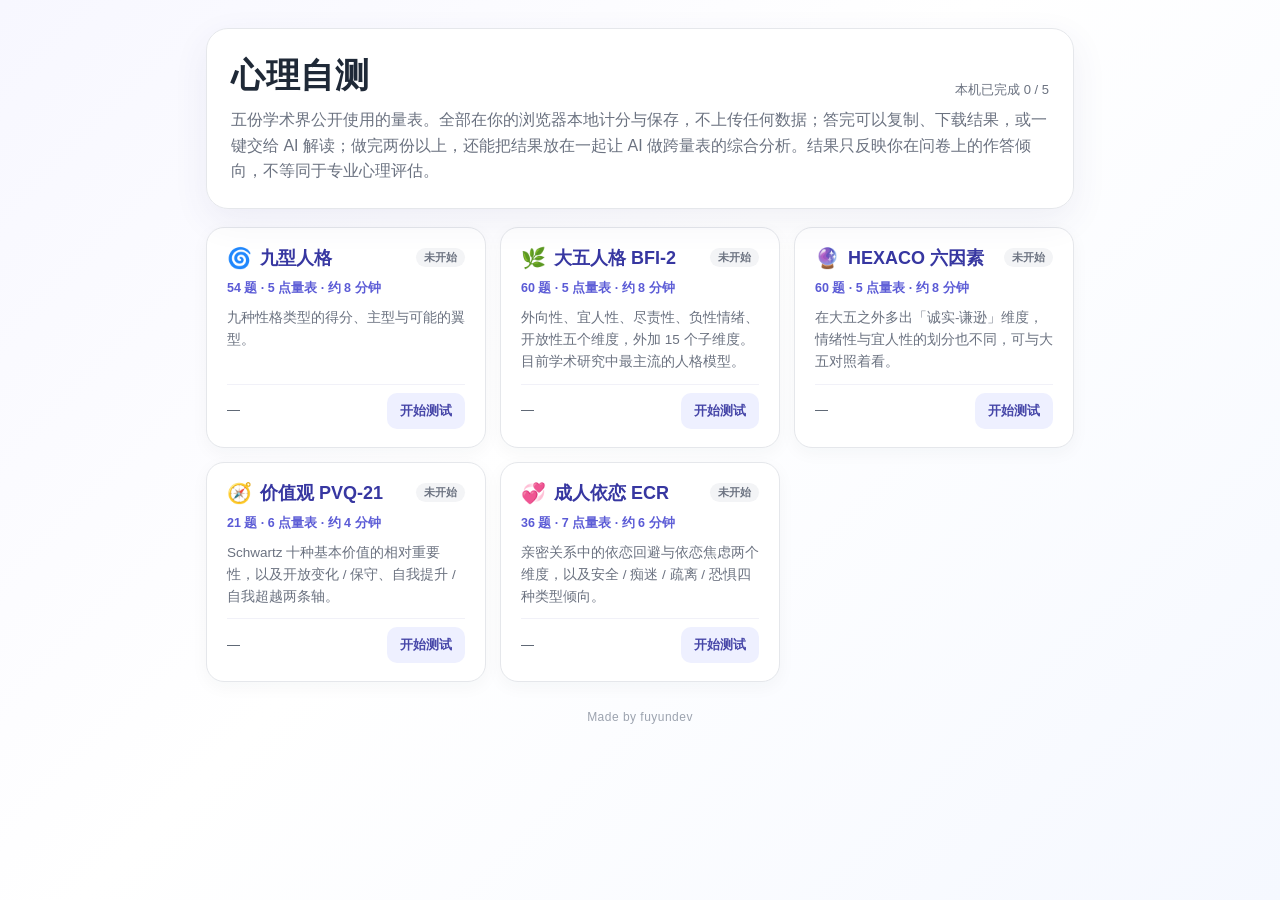
==== commit c8ed656e: "Turn site into a five-test hub with shared engine, overview page, and AI-first results - Root index." ====
--- a/index.html
+++ b/index.html
@@ -3,404 +3,46 @@
 <head>
   <meta charset="utf-8" />
   <meta name="viewport" content="width=device-width, initial-scale=1" />
-  <meta name="description" content="54 题九型人格快速测试，答完即出九型得分、主型与翼型，可复制或下载结果；数据仅保存在本地，不上传服务器。" />
+  <meta name="description" content="几份公开心理量表的在线自测：九型人格、大五人格 BFI-2、HEXACO-60、Schwartz 价值观 PVQ-21、成人依恋 ECR。全部本地计分，不上传数据；答完可复制、下载，或交给 AI 做单份与跨量表的综合解读。" />
   <meta name="theme-color" content="#5b5bd6" />
   <meta property="og:type" content="website" />
-  <meta property="og:title" content="九型人格快速测试" />
-  <meta property="og:description" content="54 题，答完即出九型得分、主型与翼型。数据仅保存在本地，不上传服务器。" />
-  <link rel="icon" href="data:image/svg+xml,%3Csvg xmlns='http://www.w3.org/2000/svg' viewBox='0 0 100 100'%3E%3Ctext y='.9em' font-size='90'%3E%F0%9F%8C%80%3C/text%3E%3C/svg%3E" />
-  <title>九型人格快速测试</title>
-  <style>
-    :root { --ink:#1f2937; --muted:#6b7280; --line:#e5e7eb; --brand:#5b5bd6; --brand2:#7c3aed; --soft:#f5f5ff; --danger:#dc2626; }
-    * { box-sizing:border-box; }
-    html { scroll-behavior:smooth; }
-    body { margin:0; color:var(--ink); background:linear-gradient(135deg,#f7f7ff,#fff 45%,#f5f8ff); font-family:-apple-system,BlinkMacSystemFont,"Segoe UI","PingFang SC","Microsoft YaHei",sans-serif; }
-    .wrap { max-width:900px; margin:0 auto; padding:28px 16px 60px; }
-    header { background:rgba(255,255,255,.88); border:1px solid var(--line); border-radius:22px; padding:24px; box-shadow:0 12px 35px rgba(64,64,130,.08); position:sticky; top:10px; z-index:5; backdrop-filter:blur(10px); overflow-anchor:none; }
-    h1 { margin:0 0 8px; font-size:clamp(24px,5vw,34px); letter-spacing:.02em; }
-    .sub { color:var(--muted); line-height:1.6; margin:0; }
-    /* 向下滚动后头部收起，少占屏幕空间；JS 补齐高度差，保证文档流不变、不触发滚动锚定 */
-    header.compact { padding:12px 24px; }
-    header.compact h1 { font-size:20px; margin-bottom:0; }
-    header.compact .sub { display:none; }
-    header.compact .bar { margin-top:10px; height:6px; }
-    header.compact .status { margin-top:6px; font-size:13px; }
-    .bar { height:9px; background:#ececf8; border-radius:99px; overflow:hidden; margin-top:18px; }
-    #progress { height:100%; width:0; background:linear-gradient(90deg,var(--brand),var(--brand2)); transition:width .25s; }
-    .status { display:flex; justify-content:space-between; gap:12px; margin-top:9px; color:var(--muted); font-size:14px; }
-    .question { background:#fff; border:1px solid var(--line); border-radius:18px; padding:20px; margin:16px 0; box-shadow:0 5px 18px rgba(31,41,55,.04); scroll-margin-top:120px; transition:border-color .2s, box-shadow .2s; }
-    .question.missing { border-color:var(--danger); box-shadow:0 0 0 3px rgba(220,38,38,.12); }
-    .question.missing .qtext::after { content:"未作答"; color:var(--danger); font-size:12px; font-weight:600; margin-left:8px; vertical-align:middle; }
-    .qtext { font-size:17px; line-height:1.65; margin:0 0 15px; }
-    .num { color:var(--brand); font-weight:700; margin-right:7px; }
-    fieldset.options { display:grid; grid-template-columns:repeat(5,1fr); gap:8px; border:0; padding:0; margin:0; min-width:0; }
-    .options label { cursor:pointer; text-align:center; border:1px solid #d9daf0; border-radius:12px; padding:11px 5px 9px; background:#fafaff; transition:.15s; user-select:none; position:relative; }
-    .options label:hover { border-color:var(--brand); transform:translateY(-1px); }
-    .options label:has(input:checked) { border-color:var(--brand); background:#fff; }
-    .options label:has(input:focus-visible) { outline:2px solid var(--brand2); outline-offset:2px; }
-    .options input { position:absolute; opacity:0; pointer-events:none; }
-    .options input:checked + span { background:var(--brand); color:#fff; box-shadow:0 5px 12px rgba(91,91,214,.25); }
-    .options span { display:block; border-radius:8px; padding:7px 3px; font-weight:700; font-size:18px; }
-    .options small { display:block; color:var(--muted); font-size:11px; margin-top:5px; }
-    .options input:checked + span + small { color:var(--brand); font-weight:600; }
-    .actions { display:flex; flex-wrap:wrap; gap:10px; margin-top:22px; }
-    .export-box { display:flex; flex-direction:column; gap:12px; margin-top:18px; padding:14px 16px; background:#f8f8ff; border:1px solid #e5e5fa; border-radius:14px; }
-    .export-row { display:flex; flex-wrap:wrap; align-items:center; gap:10px; }
-    .export-label { color:var(--muted); font-size:13px; font-weight:600; }
-    .segmented { display:inline-flex; background:#e9e9fb; border-radius:11px; padding:3px; gap:2px; }
-    .segmented button { background:transparent; color:#5a5a9a; border-radius:9px; padding:8px 14px; font-size:14px; font-weight:600; }
-    .segmented button.on { background:#fff; color:#3737a1; box-shadow:0 2px 6px rgba(91,91,214,.18); }
-    .dl-group { display:inline-flex; flex-wrap:wrap; gap:6px; }
-    .export-divider { height:1px; background:#e5e5fa; margin:2px 0; }
-    .ai-group { display:flex; flex-wrap:wrap; gap:8px; }
-    .ai-btn { display:inline-flex; align-items:center; gap:7px; background:#fff; border:1px solid #dcdcff; color:#2f2f7a; padding:8px 12px 8px 9px; border-radius:11px; font-size:13px; font-weight:600; transition:.15s; }
-    .ai-btn:hover { border-color:var(--brand); transform:translateY(-1px); box-shadow:0 4px 12px rgba(91,91,214,.15); }
-    .ai-btn img { width:18px; height:18px; border-radius:5px; display:block; }
-    .export-note { color:var(--muted); font-size:12px; line-height:1.6; margin:-4px 0 0; }
-    button.small { padding:9px 13px; font-size:13px; border-radius:10px; }
-    .export-row .primary { margin-right:6px; }
-    button { border:0; border-radius:12px; padding:13px 18px; font-size:15px; cursor:pointer; font-weight:700; font-family:inherit; }
-    button:focus-visible { outline:2px solid var(--brand2); outline-offset:2px; }
-    .primary { background:linear-gradient(90deg,var(--brand),var(--brand2)); color:#fff; }
-    .secondary { background:#eef0ff; color:#4646a8; }
-    .result { display:none; background:#fff; border:1px solid #dcdcff; border-radius:20px; padding:22px; margin-top:22px; box-shadow:0 10px 28px rgba(91,91,214,.12); scroll-margin-top:120px; }
-    .result h2 { margin:0 0 6px; }
-    .hint { color:var(--muted); font-size:14px; line-height:1.6; }
-    .highlight { background:linear-gradient(135deg,#f5f5ff,#f3e8ff); border:1px solid #e0d7ff; border-radius:16px; padding:16px 18px; margin:16px 0; }
-    .highlight .label { color:var(--muted); font-size:13px; }
-    .highlight .type { font-size:22px; font-weight:800; color:#3737a1; margin:2px 0 6px; }
-    .highlight .desc { margin:0; line-height:1.7; font-size:14.5px; }
-    .highlight .wing { color:var(--muted); font-size:13px; margin-top:8px; }
-    .ranking { display:flex; flex-direction:column; gap:9px; margin:16px 0 4px; }
-    .row { display:grid; grid-template-columns:110px 1fr 56px; align-items:center; gap:10px; font-size:14px; }
-    .row .name { font-weight:600; white-space:nowrap; overflow:hidden; text-overflow:ellipsis; }
-    .row .track { height:14px; background:#ececf8; border-radius:99px; overflow:hidden; }
-    .row .fill { height:100%; width:0; background:linear-gradient(90deg,var(--brand),var(--brand2)); border-radius:99px; transition:width .6s ease; }
-    .row.best .fill { background:linear-gradient(90deg,#f59e0b,#f97316); }
-    .row .val { text-align:right; font-weight:700; color:#3737a1; font-variant-numeric:tabular-nums; }
-    .top { text-align:center; margin:18px 0 0; }
-    .top a { color:var(--brand); cursor:pointer; font-size:14px; }
-    footer { text-align:center; color:#9ca3af; font-size:12px; margin-top:28px; letter-spacing:.04em; }
-    #toast { position:fixed; left:50%; bottom:28px; transform:translateX(-50%) translateY(20px); background:rgba(31,41,55,.94); color:#fff; padding:11px 18px; border-radius:12px; font-size:14px; opacity:0; pointer-events:none; transition:.25s; z-index:20; max-width:calc(100% - 32px); text-align:center; }
-    #toast.show { opacity:1; transform:translateX(-50%) translateY(0); }
-    #toast.error { background:rgba(185,28,28,.95); }
-    #toast a { color:#c7d2fe; font-weight:700; margin-left:10px; text-decoration:underline; cursor:pointer; }
-    #toast.actionable { pointer-events:auto; }
-    #fab { position:fixed; right:18px; bottom:22px; z-index:15; display:none; padding:10px 14px; border-radius:99px; background:rgba(255,255,255,.92); color:#3737a1; border:1px solid #dcdcff; box-shadow:0 8px 24px rgba(91,91,214,.18); font-size:13px; font-weight:700; backdrop-filter:blur(8px); }
-    #fab.show { display:block; }
-    .wechat-note { display:none; color:#9a3412; background:#fff7ed; border:1px solid #fed7aa; border-radius:10px; padding:8px 12px; font-size:13px; line-height:1.6; }
-    body.wechat .dl-group { display:none; }
-    body.wechat .wechat-note { display:block; }
-    @media (max-width:560px) {
-      header { padding:18px; top:5px; }
-      header.compact { padding:10px 18px; }
-      header.compact h1 { font-size:17px; }
-      header.compact .status span:last-child { display:none; }
-      .question, .result { scroll-margin-top:100px; }
-      .question { padding:16px; }
-      .options { gap:5px; }
-      .options label { padding:8px 2px 6px; }
-      .options span { font-size:16px; }
-      .options small { font-size:10px; }
-      .row { grid-template-columns:86px 1fr 46px; font-size:13px; }
-      #toast { bottom:78px; }
-      #fab { right:14px; bottom:18px; }
-    }
-    @media (max-width:360px) { .options label { padding:8px 1px 6px; } .options small { font-size:9px; letter-spacing:-.02em; } }
-    @media (prefers-reduced-motion: reduce) { html { scroll-behavior:auto; } .row .fill, .options label { transition:none; } }
-  </style>
+  <meta property="og:title" content="心理自测" />
+  <meta property="og:description" content="九型人格、大五 BFI-2、HEXACO-60、价值观 PVQ-21、成人依恋 ECR 五份自测，本地计分不上传，可一键交给 AI 综合解读。" />
+  <link rel="icon" href="data:image/svg+xml,%3Csvg xmlns='http://www.w3.org/2000/svg' viewBox='0 0 100 100'%3E%3Ctext y='.9em' font-size='90'%3E%F0%9F%A7%A9%3C/text%3E%3C/svg%3E" />
+  <title>心理自测</title>
+  <link rel="stylesheet" href="assets/style.css" />
 </head>
-<body>
+<body data-page="hub" data-base="">
   <main class="wrap">
-    <header id="header">
-      <h1>九型人格快速测试</h1>
-      <p class="sub">共 54 题，请按直觉选择最符合你平时状态的程度。答完后可复制或下载结果。所有答案与结果仅保存在你的浏览器本地，不会上传到任何服务器。</p>
-      <div class="bar" role="progressbar" aria-valuemin="0" aria-valuemax="54" aria-valuenow="0" id="progressbar"><div id="progress"></div></div>
-      <div class="status"><span id="count">已完成 0 / 54</span><span>1 = 完全不符合　5 = 完全符合</span></div>
+    <header id="header" class="static">
+      <div class="head-row"><h1>心理自测</h1><span class="head-note" id="doneCount">本机已完成 0 / 5</span></div>
+      <p class="sub">五份学术界公开使用的量表。全部在你的浏览器本地计分与保存，不上传任何数据；答完可以复制、下载结果，或一键交给 AI 解读；做完两份以上，还能把结果放在一起让 AI 做跨量表的综合分析。结果只反映你在问卷上的作答倾向，不等同于专业心理评估。</p>
     </header>
-
-    <section id="questions" aria-label="题目列表"></section>
-    <div class="actions">
-      <button class="primary" id="finish">完成并生成结果</button>
-      <button class="secondary" id="clear">清空重答</button>
-    </div>
-    <section class="result" id="result" aria-live="polite">
-      <h2>你的答题结果</h2>
-      <p class="hint">以下是按每 6 题汇总的分数（每型 6～30 分），仅用于完成这份测试，不等同于专业心理评估。</p>
-      <div class="highlight" id="highlight"></div>
-      <div class="ranking" id="ranking"></div>
-      <textarea id="summary" hidden readonly aria-hidden="true" tabindex="-1"></textarea>
-      <div class="export-box">
-        <div class="export-row">
-          <span class="export-label">内容</span>
-          <div class="segmented" role="radiogroup" aria-label="导出内容" id="exportMode">
-            <button type="button" class="on" data-mode="details" role="radio" aria-checked="true">逐题结果</button>
-            <button type="button" data-mode="summary" role="radio" aria-checked="false">汇总结果</button>
-          </div>
-        </div>
-        <div class="export-row">
-          <button class="primary" id="copy">复制文本</button>
-          <div class="dl-group">
-            <button class="secondary small" data-format="txt">下载 TXT</button>
-            <button class="secondary small" data-format="csv">下载 CSV</button>
-            <button class="secondary small" data-format="json">下载 JSON</button>
-          </div>
-          <div class="wechat-note">微信内置浏览器不支持下载文件，请使用「复制文本」，或点右上角「在浏览器中打开」后再下载。</div>
-        </div>
-        <div class="export-divider"></div>
-        <div class="export-row">
-          <span class="export-label">AI 解读</span>
-          <div class="ai-group" id="aiGroup"></div>
-        </div>
-        <p class="export-note">点击后会复制「分析提示词 + 上方所选内容」并打开对应网站，粘贴发送即可。内容由你自己粘贴，本页不经手任何数据。</p>
+    <div class="cards" id="cards"></div>
+    <section class="combo highlight" id="combo" hidden>
+      <div class="combo-text">
+        <div class="label">综合分析</div>
+        <div class="type" id="comboTitle"></div>
+        <p class="desc" id="comboDesc"></p>
+      </div>
+      <div class="ai-group" id="comboAi"></div>
+      <div class="combo-row combo-ai">
+        <button class="secondary small" id="comboCopy">复制全部结果 + 提示词</button>
+        <a class="secondary small btnlike" href="overview/">查看结果总览</a>
+        <span class="export-note" id="comboNote"></span>
       </div>
     </section>
-    <div class="top"><a id="toplink" href="#top">回到顶部</a></div>
     <footer>Made by fuyundev</footer>
   </main>
   <div id="toast" role="status" aria-live="polite"></div>
-  <button id="fab" type="button" aria-label="页面导航"></button>
-<script>
-const questions = [
-"我总是注意到别人的错误，并向他直接指出来。","大家觉得我总是一脸严肃，表情生硬。","我力求尽善尽美，常常反思不足、自我批评、努力改进。","我期望一切井然有序，无法对明知的错误或混乱视而不见。","大家觉得我应该放松点，多一点人情味。","只有每个步骤及细节都做对了，结果才会正确。","帮不到别人的时候我感到特别难受。","我高兴帮助别人，却不习惯需要别人的帮助。","我时常为别人的事四处跑，忙得不亦乐乎。","当没有为别人的事而忙碌时，我会感到寂寞。","大家很乐意向我诉说他们的困难。","我会基于同情心站在朋友一边，即使他们犯错了。","我不觉得向别人展示自己的成功有什么难为情的。","我喜欢当主角，受到众人的关注。","我能轻易说服别人。","我办事效率高，能迅速模仿别人快捷的办法。","我精力充沛，喜欢不断追求更多的成功。","不管什么场合，人们都能看到我最棒的一面。","我特别能感受悲伤，有时甚至享受这种感觉。","我缺少很多别人拥有的东西。","我常常有被遗弃的感觉。","初见我的人觉得我表现冷漠而高傲。","我常常不知道自己下一刻想要什么。","我常在同一天内感受到喜怒哀乐的变化。","探索自然的奥秘，我感到其乐无穷。","我很少主动去接近别人。","我很少快速做出判断，而需要周密地考虑。","要在众人面前表现自己会使我不自在甚至有点怯场。","独自在宽敞的资料室收集各种信息，是一种享受。","我特别需要独处的时间。","我总是设想最坏的结果，然后陷入苦恼之中。","我常常试探或考验朋友的忠诚。","所有罪名中，让我最厌恶的是欺骗。","我有时自信自己掌握了权威，有时却想依赖别人的决定。","上司最看重我尽忠职守，朋友也觉得我忠诚可靠。","面对威胁，我一时焦急忧虑，一时激烈反抗。","我很在意自己是否依然年轻有活力，常担心自由被剥夺。","我时常发现新开张的美食店，最新的服装款式，或新兴的游乐节目。","我觉得有很多新鲜有趣的事情，人生真是好玩又快乐。","我总是有许多新鲜有趣的计划，时间怎么也不够用。","我只喜欢与有趣的人为友，对一些闷蛋却懒得交往，即使他们看来很有深度。","我很少用心去听别人的心情，只喜欢说说俏皮话和笑话。","我看不起那些软弱的人。","我享受掌握权力的感觉，喜欢迎接挑战。","对那些行为过分的人，我一定好好教训他们。","我敢于与人正面交锋，不害怕冲突。","我总是禁不住要支持弱小的一方。","我说了许多别人想说又没胆量说的话。","面对问题，我经常想“时间总是有的，改天再说吧”。","我对朋友或家人很少表达反对意见。","我常常不清楚自己有什么需要。","我不要求获得任何关注。","我特别容易认同别人的想法和做法。","面对别人无理的指责，我常常只是沉默不想说话。"
-];
-const types = ["1号 完美型","2号 助人型","3号 成就型","4号 自我型","5号 理智型","6号 忠诚型","7号 活跃型","8号 领袖型","9号 和平型"];
-const descs = [
-  "追求正确与秩序，原则性强、自律负责，习惯反思与改进，但容易对自己和他人过于苛刻。",
-  "热情体贴、乐于付出，重视人际关系，善于察觉他人需要，却常常忽略自己的感受。",
-  "目标导向、高效务实，重视成果与形象，适应力强，有时会把自我价值绑在成就上。",
-  "情感细腻、追求独特与真实，富有审美与创造力，情绪起伏较大，容易感到与众不同或被误解。",
-  "好奇求知、独立冷静，喜欢观察与思考，重视私人空间，倾向先想清楚再行动。",
-  "谨慎负责、忠诚可靠，善于预见风险、未雨绸缪，但容易焦虑和反复怀疑。",
-  "乐观开朗、热爱新鲜与自由，兴趣广泛、点子多，害怕被束缚，有时难以坚持到底。",
-  "果断有力、敢于担当，直面冲突、保护弱小，掌控欲较强，不喜欢示弱。",
-  "随和包容、善于调解，追求和谐与安稳，容易顺从他人、回避冲突，有时会拖延。"
-];
-const LABELS = { 1:'完全不符合', 2:'较不符合', 3:'一般', 4:'较符合', 5:'完全符合' };
-const STORAGE_KEY = 'enneagramAnswers';
-const N = questions.length;
-let latestSums = [];
-let toastTimer;
-
-const $ = id => document.getElementById(id);
-const store = { // 隐私模式等场景下 localStorage 可能抛错，静默降级
-  get(){ try{ return JSON.parse(localStorage.getItem(STORAGE_KEY)||'{}'); }catch(e){ return {}; } },
-  set(v){ try{ localStorage.setItem(STORAGE_KEY,JSON.stringify(v)); }catch(e){} },
-  clear(){ try{ localStorage.removeItem(STORAGE_KEY); }catch(e){} }
-};
-const root = $('questions');
-questions.forEach((q,i)=>{
-  const n=i+1; const el=document.createElement('article'); el.className='question'; el.id='q'+n;
-  el.innerHTML=`<p class="qtext" id="qt${n}"><span class="num">${n}.</span>${q}</p><fieldset class="options" aria-labelledby="qt${n}">${[1,2,3,4,5].map(v=>`<label><input type="radio" name="q${n}" value="${v}" aria-label="${v} ${LABELS[v]}"><span>${v}</span><small>${LABELS[v]}</small></label>`).join('')}</fieldset>`;
-  root.appendChild(el);
-});
-
-function labelFor(v){ return LABELS[Number(v)] || ''; }
-function toast(msg, isError, action){
-  const t=$('toast'); t.textContent=msg; t.classList.toggle('error',!!isError); t.classList.toggle('actionable',!!action);
-  if(action){ const a=document.createElement('a'); a.textContent=action.label; a.onclick=()=>{ action.fn(); t.classList.remove('show'); }; t.appendChild(a); }
-  t.classList.add('show'); clearTimeout(toastTimer); toastTimer=setTimeout(()=>t.classList.remove('show'), action?5000:2200);
-}
-function answerOf(i){ const el=document.querySelector(`input[name=q${i+1}]:checked`); return el?Number(el.value):0; }
-function allAnswers(){ return questions.map((_,i)=>answerOf(i)); }
-function checkedInputs(){ return document.querySelectorAll('#questions input:checked'); }
-
-function update(){
-  const answered=checkedInputs().length;
-  $('count').textContent=`已完成 ${answered} / ${N}`;
-  $('progress').style.width=(answered/N*100)+'%';
-  $('progressbar').setAttribute('aria-valuenow',answered);
-  const saved={}; checkedInputs().forEach(x=>saved[x.name]=x.value); store.set(saved);
-}
-
-root.addEventListener('change',e=>{
-  if(!(e.target instanceof HTMLInputElement)) return;
-  update();
-  const card=e.target.closest('.question'); card.classList.remove('missing');
-  // 若结果已展示，实时重算；否则自动滚到下一道未答题
-  if($('result').style.display==='block'){ renderResult(); return; }
-  let next=card.nextElementSibling;
-  while(next && next.querySelector('input:checked')) next=next.nextElementSibling;
-  if(next) setTimeout(()=>next.scrollIntoView({behavior:'smooth',block:'center'}),120);
-});
-
-function computeSums(vals){ const sums=Array(9).fill(0); vals.forEach((v,i)=>sums[Math.floor(i/6)]+=v); return sums; }
-function analyze(sums){
-  const max=Math.max(...sums);
-  const tops=sums.map((s,i)=>s===max?i:-1).filter(i=>i>=0);
-  const order=sums.map((s,i)=>i).sort((a,b)=>sums[b]-sums[a]||a-b);
-  let wing=null;
-  if(tops.length===1){ const t=tops[0], l=(t+8)%9, r=(t+1)%9; if(sums[l]!==sums[r]) wing=sums[l]>sums[r]?l:r; }
-  return { max, tops, order, wing };
-}
-function summaryText(sums){
-  const { max, tops, order, wing } = analyze(sums);
-  const lines=['九型人格测试结果','',...order.map((i,k)=>`${k+1}. ${types[i]}：${sums[i]} 分`),'',`最高分：${tops.map(i=>types[i]).join('、')}（${max} 分）`];
-  if(wing!==null) lines.push(`可能的翼型：${types[wing]}`);
-  return lines.join('\n');
-}
-function renderResult(){
-  const vals=allAnswers(); if(vals.some(v=>!v)) return;
-  const sums=computeSums(vals); latestSums=sums;
-  const { max, tops, order, wing } = analyze(sums);
-  $('highlight').innerHTML = tops.length===1
-    ? `<div class="label">你的主要类型倾向</div><div class="type">${types[tops[0]]}</div><p class="desc">${descs[tops[0]]}</p>${wing!==null?`<div class="wing">可能的翼型：${types[wing]}（${sums[wing]} 分）</div>`:''}`
-    : `<div class="label">最高分并列，你可能同时具有以下倾向</div><div class="type">${tops.map(i=>types[i]).join(' / ')}</div>${tops.map(i=>`<p class="desc"><b>${types[i]}</b>：${descs[i]}</p>`).join('')}`;
-  const prev={}; document.querySelectorAll('.row').forEach(r=>prev[r.dataset.t]=r.querySelector('.fill').style.width);
-  $('ranking').innerHTML = order.map(i=>`<div class="row${sums[i]===max?' best':''}" data-t="${i}"><span class="name">${types[i]}</span><div class="track"><div class="fill" style="width:${prev[i]||'0%'}" data-w="${(sums[i]/30*100).toFixed(1)}"></div></div><span class="val">${sums[i]} 分</span></div>`).join('');
-  requestAnimationFrame(()=>requestAnimationFrame(()=>document.querySelectorAll('.row .fill').forEach(f=>f.style.width=f.dataset.w+'%')));
-  $('summary').value=summaryText(sums);
-  $('result').style.display='block';
-  updateFab();
-}
-
-$('finish').onclick=()=>{
-  const vals=allAnswers();
-  document.querySelectorAll('.question.missing').forEach(q=>q.classList.remove('missing'));
-  const missing=vals.map((v,i)=>v?-1:i).filter(i=>i>=0);
-  if(missing.length){
-    missing.forEach(i=>$('q'+(i+1)).classList.add('missing'));
-    $('q'+(missing[0]+1)).scrollIntoView({behavior:'smooth',block:'center'});
-    toast(`还有 ${missing.length} 题未作答，已为你标出，请完成后再生成结果。`, true);
-    return;
-  }
-  renderResult();
-  $('result').scrollIntoView({behavior:'smooth'});
-};
-
-function copyTextSync(text){ // 同步复制（用于紧接着要打开新窗口的场景）
-  const t=document.createElement('textarea'); t.value=text; t.setAttribute('readonly',''); t.style.cssText='position:fixed;top:0;left:0;opacity:0;pointer-events:none';
-  document.body.appendChild(t); t.select(); t.setSelectionRange(0,text.length); let ok=false; try{ ok=document.execCommand('copy'); }catch(e){} t.remove();
-  if(navigator.clipboard && navigator.clipboard.writeText) navigator.clipboard.writeText(text).catch(()=>{}); // 能用就再写一次，失败忽略
-  return ok;
-}
-async function copyText(text, okMsg){
-  try{ await navigator.clipboard.writeText(text); toast(okMsg); }
-  catch(e){ const t=document.createElement('textarea'); t.value=text; t.style.position='fixed'; t.style.opacity='0'; document.body.appendChild(t); t.select(); const ok=document.execCommand('copy'); t.remove(); toast(ok?okMsg:'复制失败，请手动选择文本复制。', !ok); }
-}
-let exportMode='details';
-$('exportMode').addEventListener('click',e=>{ const b=e.target.closest('button[data-mode]'); if(!b) return; exportMode=b.dataset.mode; $('exportMode').querySelectorAll('button').forEach(x=>{ const on=x===b; x.classList.toggle('on',on); x.setAttribute('aria-checked',on); }); });
-$('copy').onclick=()=>copyText(exportMode==='summary'?$('summary').value:detailText(), exportMode==='summary'?'汇总结果已复制到剪贴板。':'逐题结果已复制到剪贴板。');
-function detailText(){ const vals=allAnswers(); return ['九型人格测试逐题结果',...questions.map((q,i)=>`${i+1}. ${q}\n   我的选择：${vals[i]}（${labelFor(vals[i])}）`),'——————————',summaryText(computeSums(vals))].join('\n\n'); }
-
-function csv(rows){ return rows.map(row=>row.map(v=>'"'+String(v).replaceAll('"','""')+'"').join(',')).join('\n'); }
-function exportContent(format){
-  const mode=exportMode; const vals=allAnswers();
-  if(format==='txt') return mode==='summary'?$('summary').value:detailText();
-  if(mode==='summary'){
-    if(format==='json') return JSON.stringify({title:'九型人格测试结果',scores:types.map((type,i)=>({type,score:latestSums[i]}))},null,2);
-    return csv([['类型','分数'],...types.map((type,i)=>[type,latestSums[i]])]);
-  }
-  if(format==='json') return JSON.stringify({title:'九型人格测试逐题结果',answers:questions.map((q,i)=>({questionNo:i+1,question:q,score:vals[i],label:labelFor(vals[i])})),scores:types.map((type,i)=>({type,score:latestSums[i]}))},null,2);
-  return csv([['题号','题目','分数','选项'],...questions.map((q,i)=>[i+1,q,vals[i],labelFor(vals[i])])]);
-}
-document.querySelector('.dl-group').addEventListener('click',e=>{
-  const b=e.target.closest('button[data-format]'); if(!b) return;
-  const format=b.dataset.format, ext=format, mode=exportMode;
-  const mime=format==='json'?'application/json;charset=utf-8':format==='csv'?'text/csv;charset=utf-8':'text/plain;charset=utf-8';
-  const content=(format==='csv'?'\uFEFF':'')+exportContent(format); // CSV 加 BOM，Excel 打开不乱码
-  const blob=new Blob([content],{type:mime}); const a=document.createElement('a'); a.href=URL.createObjectURL(blob);
-  const d=new Date(), stamp=`${d.getFullYear()}${String(d.getMonth()+1).padStart(2,'0')}${String(d.getDate()).padStart(2,'0')}`;
-  a.download=`九型人格测试结果${mode==='details'?'_逐题':''}_${stamp}.${ext}`; a.click(); setTimeout(()=>URL.revokeObjectURL(a.href),1000);
-  toast(`${format.toUpperCase()} 文件已开始下载。`);
-});
-
-// ---- AI 解读：复制提示词 + 打开对应网站（ChatGPT / Claude 支持 URL 预填） ----
-const AI_SITES=[
-  {key:'chatgpt', name:'ChatGPT', url:'https://chatgpt.com/', prefill:q=>`https://chatgpt.com/?q=${q}`},
-  {key:'claude', name:'Claude', url:'https://claude.ai/new', prefill:q=>`https://claude.ai/new?q=${q}`},
-  {key:'deepseek', name:'DeepSeek', url:'https://chat.deepseek.com/'},
-  {key:'kimi', name:'Kimi', url:'https://www.kimi.com/'},
-  {key:'doubao', name:'豆包', url:'https://www.doubao.com/chat/'},
-  {key:'qwen', name:'千问', url:'https://chat.qwen.ai/'}
-];
-const AI_LOGOS={"chatgpt": "[data-uri]", "claude": "[data-uri]", "deepseek": "[data-uri]", "kimi": "[data-uri]", "doubao": "[data-uri]", "qwen": "[data-uri]"};
-const PREFILL_MAX=6000; // URL 过长会被服务端拒绝，超过则只复制不预填
-function aiPrompt(){
-  const content = exportMode==='summary' ? $('summary').value : detailText();
-  return [
-    '我刚完成了一份 54 题的九型人格快速测试（每题 1～5 分：1=完全不符合，5=完全符合；每 6 题对应一个类型，第 1～6 题对应 1 号，以此类推，每型总分 6～30 分）。下面是我的' + (exportMode==='summary' ? '各型得分' : '逐题作答和各型得分') + '，请你作为熟悉九型人格的顾问帮我分析：',
-    '',
-    '1. 我的主型最可能是哪一型？判断依据是什么、把握有多大？如果几型得分接近，如何区分？',
-    '2. 可能的翼型是什么？主型加翼型结合起来是怎样的性格画像？',
-    '3. 这一型的核心动机、核心恐惧，以及在压力状态和安全状态下的典型表现分别是什么？',
-    '4. ' + (exportMode==='summary' ? '基于得分分布，' : '结合我的具体作答，') + '指出 2～3 个可能存在的盲点或需要留意的模式。',
-    '5. 给我 3 条具体、可执行的成长建议。',
-    '',
-    '请用中文回答，结构清晰，避免空泛套话。以下是我的测试结果：',
-    '',
-    '——————————',
-    content
-  ].join('\n');
-}
-$('aiGroup').innerHTML = AI_SITES.map(a=>`<button type="button" class="ai-btn" data-ai="${a.key}"><img src="${AI_LOGOS[a.key]}" alt="" aria-hidden="true">${a.name}</button>`).join('');
-$('aiGroup').addEventListener('click',e=>{
-  const b=e.target.closest('button[data-ai]'); if(!b) return;
-  const site=AI_SITES.find(a=>a.key===b.dataset.ai); const prompt=aiPrompt();
-  let url=site.url, prefilled=false;
-  if(site.prefill){ const q=encodeURIComponent(prompt); if(q.length<=PREFILL_MAX){ url=site.prefill(q); prefilled=true; } }
-  // 先同步复制再开新窗口：新标签页一打开本页就失焦，之后再调剪贴板 API 会失败
-  const ok=copyTextSync(prompt);
-  window.open(url,'_blank','noopener'); // 必须在点击事件内同步调用，否则会被拦截弹窗
-  if(ok) toast(prefilled ? `已在 ${site.name} 中填好提示词（内容也已复制），直接发送即可。` : `已复制提示词并打开 ${site.name}，粘贴发送即可。`);
-  else if(prefilled) toast(`已在 ${site.name} 中填好提示词，直接发送即可。`);
-  else toast('复制失败，请回到本页点「复制文本」后再粘贴到 AI。', true);
-});
-
-$('clear').onclick=()=>{
-  if(!confirm('确定要清空所有答案并重新开始吗？')) return;
-  checkedInputs().forEach(x=>x.checked=false);
-  document.querySelectorAll('.question.missing').forEach(q=>q.classList.remove('missing'));
-  $('result').style.display='none'; update(); store.clear(); updateFab();
-  window.scrollTo({top:0,behavior:'smooth'}); toast('已清空，可以重新开始作答。');
-};
-$('toplink').onclick=e=>{ e.preventDefault(); window.scrollTo({top:0,behavior:'smooth'}); };
-
-// 向下滚动时收起头部。关键：收起后补齐高度差，让头部占据的文档流高度不变，
-// 否则浏览器的滚动锚定会把 scrollY 拉回阈值以下，造成展开/收起来回抖动。
-const header=$('header');
-let expandedH=0;
-// 补偿量放在下一个元素的 padding-top 上（margin 会和题目卡片的 margin 折叠，导致补不齐）
-const questionsEl=$('questions');
-let compactH=0;
-function measureHeader(){
-  const was=header.classList.contains('compact');
-  header.classList.remove('compact'); questionsEl.style.paddingTop=''; expandedH=header.offsetHeight;
-  header.classList.add('compact'); compactH=header.offsetHeight;
-  header.classList.toggle('compact',was); if(was) questionsEl.style.paddingTop=Math.max(0,expandedH-compactH)+'px';
-}
-function applyHeader(){
-  const want=window.scrollY>expandedH;
-  if(want===header.classList.contains('compact')) return;
-  // 同一帧内一起改，中间不读布局，避免出现「先缩后补」的中间态触发滚动锚定
-  header.classList.toggle('compact',want);
-  questionsEl.style.paddingTop = want ? Math.max(0,expandedH-compactH)+'px' : '';
-}
-measureHeader();
-// 浮动按钮：有结果且结果在视口下方 → 「查看结果」，否则滚得够远 → 「回到顶部」
-function updateFab(){
-  const fab=$('fab'); const res=$('result');
-  const resultShown=res.style.display==='block';
-  const resultBelow=resultShown && res.getBoundingClientRect().top>innerHeight;
-  if(resultBelow){ fab.textContent='查看结果 ↓'; fab.dataset.act='result'; fab.classList.add('show'); }
-  else if(window.scrollY>innerHeight){ fab.textContent='回到顶部 ↑'; fab.dataset.act='top'; fab.classList.add('show'); }
-  else fab.classList.remove('show');
-}
-$('fab').onclick=()=>{ if($('fab').dataset.act==='result') $('result').scrollIntoView({behavior:'smooth'}); else window.scrollTo({top:0,behavior:'smooth'}); };
-let ticking=false;
-window.addEventListener('scroll',()=>{ if(ticking) return; ticking=true; requestAnimationFrame(()=>{ applyHeader(); updateFab(); ticking=false; }); },{passive:true});
-let resizeTimer; window.addEventListener('resize',()=>{ clearTimeout(resizeTimer); resizeTimer=setTimeout(()=>{ measureHeader(); applyHeader(); updateFab(); },150); });
-if(/MicroMessenger/i.test(navigator.userAgent)) document.body.classList.add('wechat');
-
-// 初始化：恢复本机保存的进度
-(function init(){
-  Object.entries(store.get()).forEach(([name,value])=>{ const input=document.querySelector(`input[name="${name}"][value="${value}"]`); if(input) input.checked=true; });
-  update();
-  const answered=checkedInputs().length;
-  if(answered===N){ renderResult(); toast('已恢复你上次的答题结果。', false, {label:'查看结果', fn:()=>$('result').scrollIntoView({behavior:'smooth'})}); }
-  else if(answered>0){ toast(`已恢复上次进度：${answered} / ${N} 题。`); }
-  applyHeader(); updateFab();
-})();
-</script>
+  <script src="assets/ai-logos.js"></script>
+  <script src="assets/common.js"></script>
+  <script src="assets/result-ctx.js"></script>
+  <script src="assets/tests/enneagram.js"></script>
+  <script src="assets/tests/bfi2.js"></script>
+  <script src="assets/tests/hexaco.js"></script>
+  <script src="assets/tests/pvq.js"></script>
+  <script src="assets/tests/ecr.js"></script>
+  <script src="assets/hub.js"></script>
 </body>
 </html>
--- a/assets/style.css
+++ b/assets/style.css
@@ -0,0 +1,257 @@
+:root { --ink:#1f2937; --muted:#6b7280; --line:#e5e7eb; --brand:#5b5bd6; --brand2:#7c3aed; --soft:#f5f5ff; --danger:#dc2626; }
+* { box-sizing:border-box; }
+html { scroll-behavior:smooth; }
+body { margin:0; min-height:100vh; color:var(--ink); background:linear-gradient(135deg,#f7f7ff,#fff 45%,#f5f8ff); font-family:-apple-system,BlinkMacSystemFont,"Segoe UI","PingFang SC","Microsoft YaHei",sans-serif; }
+.wrap { max-width:900px; margin:0 auto; padding:28px 16px 60px; }
+header { background:rgba(255,255,255,.88); border:1px solid var(--line); border-radius:22px; padding:24px; box-shadow:0 12px 35px rgba(64,64,130,.08); position:sticky; top:10px; z-index:5; backdrop-filter:blur(10px); overflow-anchor:none; }
+h1 { margin:0 0 8px; font-size:clamp(24px,5vw,34px); letter-spacing:.02em; }
+.htop { display:flex; align-items:baseline; justify-content:space-between; gap:14px; }
+.htop h1 { min-width:0; }
+.hnav { display:flex; gap:14px; flex-shrink:0; font-size:13px; white-space:nowrap; }
+.hnav a { color:var(--brand); text-decoration:none; }
+.hnav a:hover { text-decoration:underline; }
+.hnav a:first-child::before { content:'‹ '; }
+.sub { color:var(--muted); line-height:1.6; margin:0; }
+/* 向下滚动后头部收起，少占屏幕空间；JS 补齐高度差，保证文档流不变、不触发滚动锚定 */
+header.compact { padding:12px 24px; }
+header.compact h1 { font-size:20px; margin-bottom:0; white-space:nowrap; overflow:hidden; text-overflow:ellipsis; }
+header.compact .hnav { font-size:12px; }
+header.compact .sub { display:none; }
+header.compact .bar { margin-top:10px; height:6px; }
+header.compact .status { margin-top:6px; font-size:13px; }
+.bar { height:9px; background:#ececf8; border-radius:99px; overflow:hidden; margin-top:18px; }
+#progress { height:100%; width:0; background:linear-gradient(90deg,var(--brand),var(--brand2)); transition:width .25s; }
+.status { display:flex; justify-content:space-between; align-items:baseline; gap:12px; margin-top:9px; color:var(--muted); font-size:14px; }
+.status span:first-child { white-space:nowrap; }
+.status span:last-child { text-align:right; }
+.question { background:#fff; border:1px solid var(--line); border-radius:18px; padding:20px; margin:16px 0; box-shadow:0 5px 18px rgba(31,41,55,.04); scroll-margin-top:120px; transition:border-color .2s, box-shadow .2s; }
+.question.missing { border-color:var(--danger); box-shadow:0 0 0 3px rgba(220,38,38,.12); }
+.question.missing .qtext::after { content:"未作答"; color:var(--danger); font-size:12px; font-weight:600; margin-left:8px; vertical-align:middle; }
+.qtext { font-size:17px; line-height:1.65; margin:0 0 15px; }
+.num { color:var(--brand); font-weight:700; margin-right:7px; }
+fieldset.options { display:grid; grid-template-columns:repeat(5,1fr); gap:8px; border:0; padding:0; margin:0; min-width:0; }
+.options label { cursor:pointer; text-align:center; border:1px solid #d9daf0; border-radius:12px; padding:11px 5px 9px; background:#fafaff; transition:.15s; user-select:none; position:relative; }
+.options label:hover { border-color:var(--brand); transform:translateY(-1px); }
+.options label:has(input:checked) { border-color:var(--brand); background:#fff; }
+.options label:has(input:focus-visible) { outline:2px solid var(--brand2); outline-offset:2px; }
+.options input { position:absolute; opacity:0; pointer-events:none; }
+.options input:checked + span { background:var(--brand); color:#fff; box-shadow:0 5px 12px rgba(91,91,214,.25); }
+.options span { display:block; border-radius:8px; padding:7px 3px; font-weight:700; font-size:18px; }
+.options small { display:block; color:var(--muted); font-size:11px; margin-top:5px; }
+.options input:checked + span + small { color:var(--brand); font-weight:600; }
+.actions { display:flex; flex-wrap:wrap; gap:10px; margin-top:22px; }
+.export-box { display:flex; flex-direction:column; gap:12px; margin-top:18px; padding:14px 16px; background:#f8f8ff; border:1px solid #e5e5fa; border-radius:14px; }
+.export-row { display:flex; flex-wrap:wrap; align-items:center; gap:10px; }
+.export-label { color:var(--muted); font-size:13px; font-weight:600; }
+.segmented { display:inline-flex; background:#e9e9fb; border-radius:11px; padding:3px; gap:2px; }
+.segmented button { background:transparent; color:#5a5a9a; border-radius:9px; padding:8px 14px; font-size:14px; font-weight:600; }
+.segmented button.on { background:#fff; color:#3737a1; box-shadow:0 2px 6px rgba(91,91,214,.18); }
+.dl-group { display:inline-flex; flex-wrap:wrap; gap:6px; }
+.export-divider { height:1px; background:#e5e5fa; margin:2px 0; }
+.ai-group { display:flex; flex-wrap:wrap; gap:8px; }
+.ai-btn { display:inline-flex; align-items:center; gap:7px; background:#fff; border:1px solid #dcdcff; color:#2f2f7a; padding:8px 12px 8px 9px; border-radius:11px; font-size:13px; font-weight:600; transition:.15s; }
+.ai-btn:hover { border-color:var(--brand); transform:translateY(-1px); box-shadow:0 4px 12px rgba(91,91,214,.15); }
+.ai-btn img { width:18px; height:18px; border-radius:5px; display:block; }
+.export-note { color:var(--muted); font-size:12px; line-height:1.6; margin:-4px 0 0; }
+button.small { padding:9px 13px; font-size:13px; border-radius:10px; }
+.export-row .primary { margin-right:6px; }
+button { border:0; border-radius:12px; padding:13px 18px; font-size:15px; cursor:pointer; font-weight:700; font-family:inherit; }
+button:focus-visible { outline:2px solid var(--brand2); outline-offset:2px; }
+.primary { background:linear-gradient(90deg,var(--brand),var(--brand2)); color:#fff; }
+.secondary { background:#eef0ff; color:#4646a8; }
+.result { display:none; background:#fff; border:1px solid #dcdcff; border-radius:20px; padding:22px; margin-top:22px; box-shadow:0 10px 28px rgba(91,91,214,.12); scroll-margin-top:120px; }
+.result h2 { margin:0 0 6px; }
+.hint { color:var(--muted); font-size:14px; line-height:1.6; }
+.highlight { background:linear-gradient(135deg,#f5f5ff,#f3e8ff); border:1px solid #e0d7ff; border-radius:16px; padding:16px 18px; margin:16px 0; }
+.highlight.flat { background:#fffbeb; border-color:#fde68a; }
+.highlight.flat .type { color:#92400e; font-size:19px; }
+.highlight .label { color:var(--muted); font-size:13px; }
+.highlight .type { font-size:22px; font-weight:800; color:#3737a1; margin:2px 0 6px; }
+.highlight .desc { margin:0; line-height:1.7; font-size:14.5px; }
+.highlight .wing { color:var(--muted); font-size:13px; margin-top:8px; }
+.ranking { display:flex; flex-direction:column; gap:9px; margin:16px 0 4px; }
+.row { display:grid; grid-template-columns:110px 1fr 56px; align-items:center; gap:10px; font-size:14px; }
+.row .name { font-weight:600; white-space:nowrap; overflow:hidden; text-overflow:ellipsis; }
+.row .track { height:14px; background:#ececf8; border-radius:99px; overflow:hidden; }
+.row .fill { height:100%; width:0; background:linear-gradient(90deg,var(--brand),var(--brand2)); border-radius:99px; transition:width .6s ease; }
+.row.best .fill { background:linear-gradient(90deg,#f59e0b,#f97316); }
+.row .val { text-align:right; font-weight:700; color:#3737a1; font-variant-numeric:tabular-nums; }
+.top { text-align:center; margin:18px 0 0; }
+.top a { color:var(--brand); cursor:pointer; font-size:14px; }
+footer { text-align:center; color:#9ca3af; font-size:12px; margin-top:28px; letter-spacing:.04em; }
+#toast { position:fixed; left:50%; bottom:28px; transform:translateX(-50%) translateY(20px); background:rgba(31,41,55,.94); color:#fff; padding:11px 18px; border-radius:12px; font-size:14px; opacity:0; pointer-events:none; transition:.25s; z-index:20; max-width:calc(100% - 32px); text-align:center; }
+#toast.show { opacity:1; transform:translateX(-50%) translateY(0); }
+#toast.error { background:rgba(185,28,28,.95); }
+#toast a { color:#c7d2fe; font-weight:700; margin-left:10px; text-decoration:underline; cursor:pointer; }
+#toast.actionable { pointer-events:auto; }
+#fab { position:fixed; right:18px; bottom:22px; z-index:15; display:none; padding:10px 14px; border-radius:99px; background:rgba(255,255,255,.92); color:#3737a1; border:1px solid #dcdcff; box-shadow:0 8px 24px rgba(91,91,214,.18); font-size:13px; font-weight:700; backdrop-filter:blur(8px); }
+#fab.show { display:block; }
+.wechat-note { display:none; color:#9a3412; background:#fff7ed; border:1px solid #fed7aa; border-radius:10px; padding:8px 12px; font-size:13px; line-height:1.6; }
+body.wechat .dl-group { display:none; }
+body.wechat .wechat-note { display:block; }
+@media (max-width:560px) {
+  header { padding:18px; top:5px; }
+  header.compact { padding:10px 18px; }
+  header.compact h1 { font-size:16px; }
+  .hnav { gap:10px; font-size:12px; }
+  header.compact .status span:last-child { font-size:12px; }
+  .question, .result { scroll-margin-top:100px; }
+  .question { padding:16px; }
+  .options { gap:5px; }
+  .options label { padding:8px 2px 6px; }
+  .options span { font-size:16px; }
+  .options small { font-size:10px; }
+  .row { grid-template-columns:86px 1fr 46px; font-size:13px; }
+  #toast { bottom:78px; }
+  #fab { right:14px; bottom:18px; }
+}
+@media (max-width:360px) { .options label { padding:8px 1px 6px; } .options small { font-size:9px; letter-spacing:-.02em; } }
+@media (prefers-reduced-motion: reduce) { html { scroll-behavior:auto; } .row .fill, .options label { transition:none; } }
+
+/* ---- 通用引擎补充：多点量表、维度结果、子维度、二维图 ---- */
+.stem { color:var(--muted); font-weight:400; }
+fieldset.options { grid-template-columns:repeat(var(--n,5),1fr); }
+.options.n6 span, .options.n7 span { font-size:16px; padding:6px 2px; }
+.options.n6 small, .options.n7 small { font-size:10px; }
+.dims { display:flex; flex-direction:column; gap:14px; margin:16px 0 4px; }
+.dim { background:#fafaff; border:1px solid #ececf8; border-radius:14px; padding:12px 14px; }
+.dim .row { grid-template-columns:130px 1fr 64px; }
+.dim .row .name { font-size:15px; }
+.dim .lvl { display:inline-block; font-size:11px; font-weight:700; padding:1px 7px; border-radius:99px; margin-left:6px; vertical-align:middle; background:#e9e9fb; color:#3737a1; }
+.dim .lvl.hi { background:#fef3c7; color:#92400e; }
+.dim .lvl.lo { background:#dbeafe; color:#1e40af; }
+.dim .desc { margin:8px 0 0; color:var(--ink); font-size:13.5px; line-height:1.65; }
+.dim .subs { display:grid; grid-template-columns:repeat(auto-fit,minmax(200px,1fr)); gap:6px 14px; margin-top:10px; }
+.dim .sub { display:grid; grid-template-columns:auto 1fr auto; align-items:center; gap:8px; font-size:12.5px; color:#4b5563; }
+.dim .sub .track { height:8px; background:#ececf8; border-radius:99px; overflow:hidden; }
+.dim .sub .fill { height:100%; width:0; background:linear-gradient(90deg,#a5b4fc,#818cf8); border-radius:99px; transition:width .6s ease; }
+.dim .sub .val { min-width:34px; font-size:12px; }
+.row .fill.neg { background:linear-gradient(90deg,#94a3b8,#64748b); }
+.diverging { display:grid; grid-template-columns:130px 1fr 64px; align-items:center; gap:10px; font-size:14px; }
+.diverging .track { position:relative; height:14px; background:#ececf8; border-radius:99px; overflow:hidden; }
+.diverging .track::before { content:""; position:absolute; left:50%; top:0; bottom:0; width:2px; background:#c7c7e6; }
+.diverging .fill { position:absolute; top:0; height:100%; background:linear-gradient(90deg,var(--brand),var(--brand2)); transition:width .6s ease; }
+.diverging .fill.neg { background:linear-gradient(90deg,#94a3b8,#64748b); }
+.grid2 { display:grid; grid-template-columns:repeat(auto-fit,minmax(240px,1fr)); gap:12px; margin:14px 0 4px; }
+.card { background:#fafaff; border:1px solid #ececf8; border-radius:14px; padding:12px 14px; font-size:13.5px; line-height:1.65; }
+.card b { color:#3737a1; }
+.quad { display:block; max-width:360px; width:100%; margin:12px auto 0; }
+.quad text { font-size:11px; fill:#6b7280; }
+.quad .lbl { font-size:12px; font-weight:700; fill:#4b5563; }
+.quad .dot { fill:#7c3aed; stroke:#fff; stroke-width:2; }
+.quad .grid { stroke:#c7c7e6; stroke-width:1; }
+.quad .box { fill:#fff; stroke:#dcdcff; }
+.quad .q1 { fill:#f0fdf4; } .quad .q2 { fill:#fff7ed; } .quad .q3 { fill:#eff6ff; } .quad .q4 { fill:#fef2f2; }
+.warn { background:#fffbeb; border:1px solid #fde68a; color:#92400e; border-radius:12px; padding:10px 14px; font-size:13.5px; line-height:1.6; margin:12px 0; }
+.legend { color:var(--muted); font-size:12.5px; line-height:1.6; margin:8px 0 0; }
+.cite { color:#9ca3af; font-size:12px; line-height:1.6; margin-top:14px; }
+.nav { display:flex; flex-wrap:wrap; gap:8px 14px; margin:0 0 14px; font-size:13px; }
+.nav a:first-child::before { content:'‹ '; }
+.nav a { color:var(--brand); text-decoration:none; }
+.nav a:hover { text-decoration:underline; }
+@media (max-width:560px) {
+  .options.n6 small, .options.n7 small { display:none; }
+  .options.n6 label, .options.n7 label { padding:8px 0 8px; }
+  .options.n7 span { font-size:15px; padding:6px 0; }
+  .diverging { grid-template-columns:72px 1fr 52px; font-size:13px; }
+  .dim .row { grid-template-columns:minmax(0,1fr) 52px; row-gap:6px; font-size:13px; }
+  .dim .row .name { grid-column:1 / -1; font-size:14px; white-space:normal; }
+  .dim .row .track { height:12px; }
+}
+
+/* ---- 合集首页 / 结果总览 ---- */
+header.static { position: static; }
+.head-row { display:flex; flex-wrap:wrap; align-items:flex-end; justify-content:space-between; gap:6px 16px; margin-bottom:8px; }
+.head-row h1 { margin:0; white-space:nowrap; }
+.head-note { color:var(--muted); font-size:13px; white-space:nowrap; }
+.cards { display:grid; grid-template-columns:repeat(auto-fit,minmax(260px,1fr)); gap:14px; margin-top:18px; }
+.tcard { display:flex; flex-direction:column; gap:10px; background:#fff; border:1px solid var(--line); border-radius:18px; padding:18px 20px; text-decoration:none; color:inherit; box-shadow:0 5px 18px rgba(31,41,55,.04); transition:.15s; }
+.tcard:hover { border-color:var(--brand); transform:translateY(-2px); box-shadow:0 10px 26px rgba(91,91,214,.14); text-decoration:none; color:inherit; }
+.tcard-head { display:flex; align-items:center; justify-content:space-between; gap:8px; }
+.tcard h2 { margin:0; font-size:18px; color:#3737a1; display:flex; align-items:center; gap:8px; min-width:0; white-space:nowrap; }
+.ticon { font-size:20px; line-height:1; }
+.osec-head h2 { display:flex; align-items:center; gap:8px; }
+.osec-head .ticon { font-size:18px; }
+.tcard .meta { color:var(--brand); font-size:12.5px; font-weight:600; }
+.tcard p { margin:0; color:var(--muted); font-size:13.5px; line-height:1.65; }
+.tcard-foot { display:flex; align-items:center; justify-content:space-between; gap:10px; margin-top:auto; padding-top:8px; border-top:1px solid #f1f1f8; }
+.tsum { font-size:13px; color:#4b5563; line-height:1.45; }
+.lvl { display:inline-block; font-size:11px; font-weight:700; padding:2px 8px; border-radius:99px; background:#e9e9fb; color:#3737a1; white-space:nowrap; }
+.lvl.ok { background:#dcfce7; color:#166534; }
+.lvl.grey { background:#f3f4f6; color:#6b7280; }
+.mini-track { height:6px; background:#ececf8; border-radius:99px; overflow:hidden; }
+.mini-fill { height:100%; background:linear-gradient(90deg,var(--brand),var(--brand2)); border-radius:99px; }
+.btnlike { display:inline-flex; align-items:center; justify-content:center; border-radius:10px; padding:9px 13px; font-size:13px; font-weight:700; text-decoration:none; white-space:nowrap; }
+a.btnlike:hover { text-decoration:none; }
+.combo { display:flex; flex-direction:column; gap:12px; margin-top:18px; padding:20px 22px; border-radius:18px; }
+.combo[hidden] { display:none; }
+.combo .type { font-size:20px; }
+.combo-row { display:flex; align-items:flex-start; justify-content:space-between; gap:16px; }
+.combo-ai { align-items:center; flex-wrap:wrap; justify-content:flex-start; gap:8px; }
+.combo-text { display:flex; flex-direction:column; gap:4px; min-width:0; }
+.combo .desc { font-size:14px; line-height:1.7; }
+.combo-actions { flex-shrink:0; }
+.combo .export-note { margin:0; }
+.osecs { display:flex; flex-direction:column; gap:14px; margin-top:16px; }
+.osec { background:#fff; border:1px solid #dcdcff; border-radius:18px; padding:18px 20px; box-shadow:0 10px 28px rgba(91,91,214,.08); }
+.osec.muted { opacity:.6; box-shadow:none; }
+.osec-head { display:flex; align-items:baseline; gap:12px; margin-bottom:12px; }
+.osec-head h2 { margin:0; font-size:17px; color:#3737a1; }
+.osec-head span { color:var(--muted); font-size:12.5px; }
+.osec-head a { margin-left:auto; font-size:13px; white-space:nowrap; }
+.osec .highlight { margin:0; }
+.osec .ranking { margin:0; }
+.osec .grid2 { margin:0; align-items:center; }
+.grid2.bars { grid-template-columns:repeat(2,minmax(0,1fr)); row-gap:8px; column-gap:24px; }
+.osec .quad { max-width:220px; margin:0 auto; }
+.cont { display:flex; align-items:center; gap:12px; color:var(--muted); font-size:13.5px; }
+.cont .mini-track { flex:1; height:8px; }
+body[data-page="overview"] .export-box { margin-top:16px; }
+@media (max-width:560px) {
+  .combo-row { flex-direction:column; align-items:stretch; }
+  .combo .primary { width:100%; }
+  .osec .grid2 { grid-template-columns:1fr; }
+  .ecr-compact .row { grid-template-columns:112px 1fr 46px; }
+}
+
+/* ---- 结果页动作区：AI 优先 + 折叠的更多 ---- */
+.ai-cta { display:flex; flex-direction:column; gap:10px; }
+.ai-cta-text { display:flex; flex-direction:column; gap:3px; }
+.ai-cta-text b { font-size:16px; color:#3737a1; }
+.ai-cta-text span { color:var(--muted); font-size:13px; line-height:1.6; }
+.ai-btn.picked { border-color:var(--brand); box-shadow:0 0 0 2px rgba(91,91,214,.18); }
+.handoff { display:flex; flex-wrap:wrap; align-items:center; gap:10px; background:#fff; border:1px solid #dcdcff; border-radius:12px; padding:10px 12px; font-size:13.5px; line-height:1.5; }
+.handoff[hidden] { display:none; }
+.hstep { color:#4b5563; }
+.hstep.ok { color:#166534; font-weight:600; }
+.hstep.bad { color:#b91c1c; font-weight:600; }
+.hstep.warn { flex-basis:100%; color:#9a3412; background:#fff7ed; border:1px solid #fed7aa; border-radius:8px; padding:6px 10px; font-size:12.5px; }
+.hopen { display:inline-flex; align-items:center; border-radius:10px; padding:9px 14px; font-size:14px; font-weight:700; color:#fff; text-decoration:none; }
+.hopen:hover { color:#fff; text-decoration:none; filter:brightness(1.05); }
+details.more { border-top:1px solid #e5e5fa; padding-top:10px; }
+details.more summary { cursor:pointer; color:#4646a8; font-size:13px; font-weight:600; list-style:none; display:flex; align-items:center; gap:6px; }
+details.more summary::-webkit-details-marker { display:none; }
+details.more summary::before { content:''; width:7px; height:7px; border-right:2px solid #4646a8; border-bottom:2px solid #4646a8; transform:rotate(-45deg); transition:transform .15s; margin-left:2px; }
+details.more[open] summary::before { transform:rotate(45deg); }
+.more-body { display:flex; flex-direction:column; gap:12px; margin-top:12px; }
+.more-body .export-note { margin:0; }
+/* ---- 接下来 ---- */
+.next { display:flex; flex-direction:column; gap:10px; margin-top:18px; }
+.next h3 { margin:0; font-size:15px; color:var(--muted); font-weight:600; }
+.next-row { display:flex; align-items:center; gap:12px; background:#f8f8ff; border:1px solid #e5e5fa; border-radius:14px; padding:12px 14px; }
+.next-row .ticon { font-size:24px; flex-shrink:0; }
+.next-text { display:flex; flex-direction:column; gap:2px; flex:1; min-width:0; }
+.next-text b { font-size:15px; color:#1f2937; }
+.next-text span { color:var(--muted); font-size:13px; line-height:1.55; }
+.next-row .btnlike { flex-shrink:0; }
+.primary.btnlike { background:linear-gradient(90deg,var(--brand),var(--brand2)); color:#fff; }
+.next-links { display:flex; flex-wrap:wrap; gap:14px; font-size:13px; color:var(--muted); padding:2px 2px 0; }
+.next-links a { color:var(--brand); }
+@media (max-width:560px) {
+  .htop { flex-direction:column; align-items:flex-start; gap:6px; }
+  header.compact .htop { flex-direction:row; align-items:baseline; gap:10px; }
+  .next-row { flex-wrap:wrap; }
+  .next-row .btnlike { width:100%; }
+  .handoff { flex-direction:column; align-items:stretch; text-align:center; }
+  .hopen { justify-content:center; }
+}
